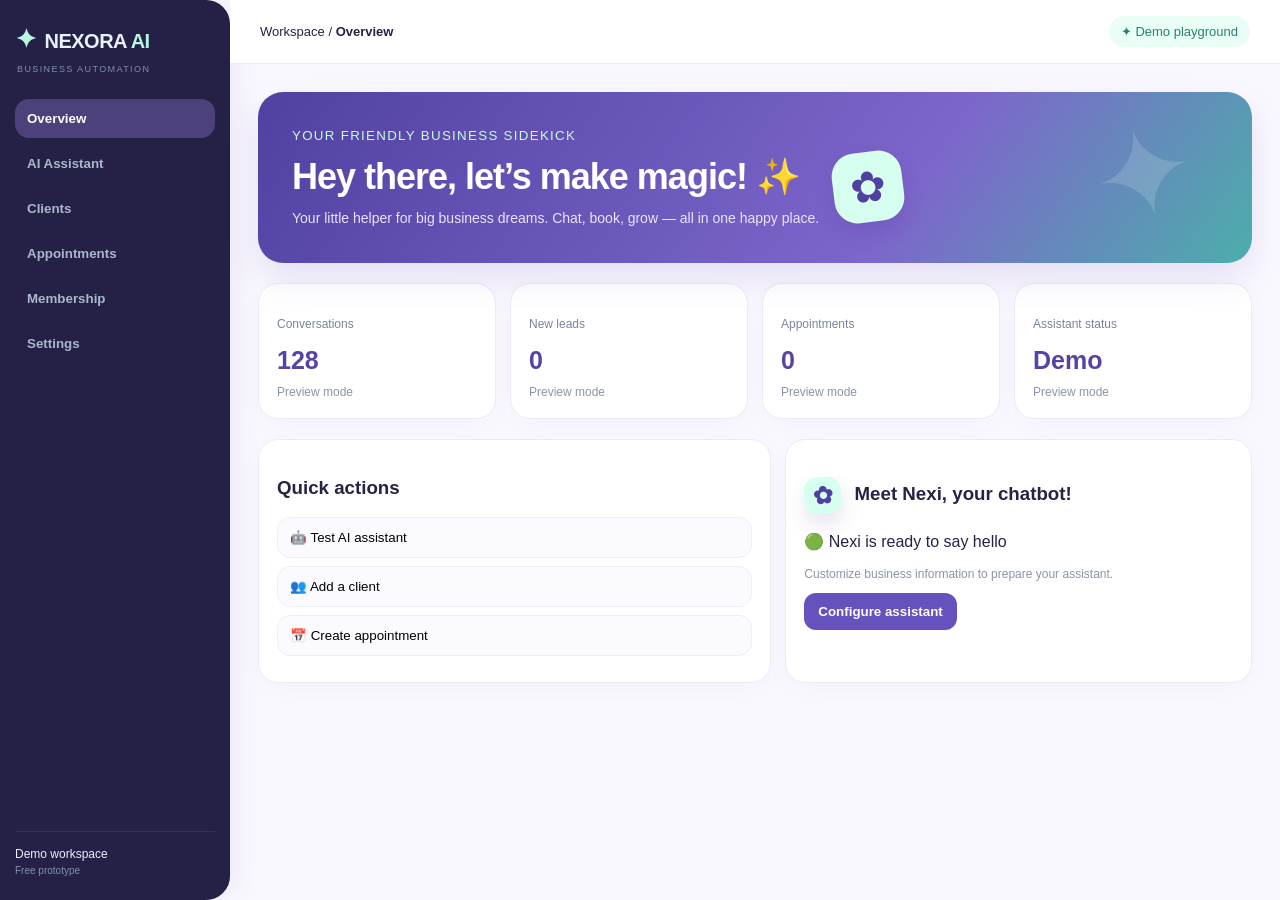
==== index.html @ 6069a692 "Add files via upload" ====
<!doctype html>
<html lang="en"><head><meta charset="utf-8"><meta name="viewport" content="width=device-width,initial-scale=1"><title>NEXORA AI ✦ Your playful business copilot</title>
<style>
*{box-sizing:border-box}body{margin:0;font-family:Inter,Arial,sans-serif;background:#f5f7fb;color:#1b2940}.layout{display:flex;min-height:100vh}aside{width:230px;background:#101b31;color:#eaf0fa;padding:24px 15px;display:flex;flex-direction:column}.brand{font-weight:800;font-size:20px}.brand span{color:#55d3cb}.tag{font-size:9px;letter-spacing:1.4px;color:#8190aa;margin:9px 0 25px 2px}nav{display:grid;gap:6px}nav button{border:0;background:transparent;color:#aab7cc;text-align:left;padding:12px;border-radius:8px;cursor:pointer}nav button.active,nav button:hover{background:#1e2d4a;color:white}.profile{margin-top:auto;border-top:1px solid #293754;padding-top:15px;font-size:12px}.profile small{display:block;color:#8492aa;margin-top:4px}main{flex:1}header{height:64px;background:white;border-bottom:1px solid #e7edf4;padding:0 30px;display:flex;align-items:center;justify-content:space-between;font-size:13px}.badge{background:#eaf8f5;color:#15938b;border-radius:18px;padding:8px 12px}.content{max-width:1150px;margin:auto;padding:28px}.hero{padding:28px;border-radius:15px;color:white;background:linear-gradient(110deg,#142541,#1b4764)}.hero small{color:#62d8d0;letter-spacing:1.3px}.hero h1{margin:12px 0}.hero p{color:#bfcee0;font-size:14px}.stats,.cols,.plans{display:grid;grid-template-columns:repeat(4,1fr);gap:14px;margin:20px 0}.cols{grid-template-columns:1.1fr 1fr}.plans{grid-template-columns:repeat(3,1fr)}.card{background:white;border:1px solid #e8edf3;border-radius:12px;padding:18px}.stat label{display:flex;justify-content:space-between;color:#78859a;font-size:12px}.stat strong{display:block;font-size:25px;margin:15px 0 7px}.stat small,.muted{color:#8995a7;font-size:12px}.action{display:block;width:100%;padding:12px;border:1px solid #edf0f5;background:white;border-radius:8px;margin:8px 0;text-align:left;cursor:pointer}.primary{background:#16a9a4;border:0;color:white;padding:11px 14px;border-radius:8px;cursor:pointer}.chat{height:320px;overflow:auto;background:#f7f9fc;border-radius:10px;padding:14px;display:flex;flex-direction:column;gap:10px;margin:15px 0}.bubble{padding:11px;border-radius:10px;max-width:80%;font-size:13px}.ai{align-self:flex-start;background:white;border:1px solid #e8edf3}.you{align-self:flex-end;background:#ddf7f4}.send,.form{display:flex;gap:8px;margin:12px 0}.send input,.form input,.settings input{border:1px solid #dfe6ef;padding:11px;border-radius:8px;flex:1;min-width:0}.row{padding:13px 0;border-bottom:1px solid #edf0f4;display:flex;justify-content:space-between;font-size:13px}.row span{color:#8995a6}.plan strong{font-size:27px}.plan p{color:#8995a6;font-size:13px;min-height:38px}.plan button{width:100%}label{display:block;margin:15px 0;font-size:13px}label input{display:block;width:100%;margin-top:7px}.empty{color:#909bad;padding:15px}@media(max-width:750px){aside{width:68px;padding:15px 8px}.brand{font-size:0}.tag,.profile small,nav button:not(.active){display:none}.nav button,nav button{font-size:0;text-align:center}.profile{font-size:0}.content{padding:15px}.stats{grid-template-columns:repeat(2,1fr)}.cols,.plans{grid-template-columns:1fr}header{padding:0 15px}.form{flex-direction:column}}

/* NEXORA playful identity */
:root{--mint:#b9f4df;--purple:#e6dcff;--ink:#252344}body{background:#faf8ff;color:var(--ink)}aside{background:#242046;border-radius:0 24px 24px 0;box-shadow:6px 0 28px #2c1f4b13}.brand{letter-spacing:-.5px}.brand:before{content:'✦';color:#baf7e0;font-size:26px;margin-right:8px}.brand span{color:#b8f5e2}nav button{border-radius:14px;font-weight:600}nav button.active,nav button:hover{background:#4c417a}.badge{background:#e9fff5;color:#27816c}.hero{background:linear-gradient(125deg,#5041a1,#7d66cb 65%,#4caeab);border-radius:25px;box-shadow:0 15px 35px #6d55bd26;padding:34px;overflow:hidden}.hero h1{font-size:clamp(24px,3vw,36px);letter-spacing:-1px}.hero small{color:#c5ffde}.hero p{color:#f1eaff}.hero:after{content:'✦';position:absolute;right:55px;top:10px;font-size:125px;color:#ffffff27;transform:rotate(-15deg)}.hero{position:relative}.card{border-radius:20px;border-color:#eee9fa;box-shadow:0 5px 22px #47327a09}.primary{background:#6751bc;border-radius:12px;font-weight:700}.primary:hover{background:#4e399f}.action{border-radius:13px;background:#fbfaff}.action:hover{background:#efeaff}.stat strong{color:#5743a3}.bubble.ai{background:#f1eaff;border-color:#e6d9ff}.bubble.you{background:#dff9ee}.chat{background:#fcfaff;border:1px solid #f0eafb}.mascot{display:inline-grid;place-items:center;width:70px;height:70px;border-radius:23px;background:#d7fff0;color:#5140a1;font-size:43px;box-shadow:0 10px 20px #34227c20;transform:rotate(-7deg);animation:bob 3s ease-in-out infinite}.mascot.small{width:37px;height:37px;border-radius:13px;font-size:24px;vertical-align:middle;margin-right:8px}.assistant-tip{background:#fff6d8;border:1px solid #f6e7ae;border-radius:14px;padding:14px;font-size:13px;margin:14px 0}.chat-prompt{display:inline-block;border:1px solid #dcd3ff;border-radius:99px;padding:9px 12px;margin:5px 5px 5px 0;background:#fff;color:#5a459f;cursor:pointer;font-size:12px}.chat-prompt:hover{background:#efeaff}.hello{display:flex;gap:14px;align-items:center}.hello p{margin:3px 0;color:#eae3ff}.funlabel{font-size:12px;color:#6751bc;font-weight:700}.footer-note{margin-top:20px;font-size:11px;color:#9d94b4;text-align:center}@keyframes bob{50%{transform:translateY(-6px) rotate(5deg)}}@media(max-width:750px){.hero:after{right:5px;font-size:80px;top:55px}.hero{padding:22px}.mascot{width:50px;height:50px;font-size:30px}aside{border-radius:0 15px 15px 0}}
</style></head><body><div class="layout"><aside><div class="brand">NEXORA <span>AI</span></div><div class="tag">BUSINESS AUTOMATION</div><nav id="nav"></nav><div class="profile">Demo workspace<small>Free prototype</small></div></aside><main><header><span>Workspace / <b id="crumb">Overview</b></span><span class="badge">✦ Demo playground</span></header><section id="content" class="content"></section></main></div>
<script>
const pages=['Overview','AI Assistant','Clients','Appointments','Membership','Settings'];let current='Overview',clients=JSON.parse(localStorage.nxclients||'[]'),appointments=JSON.parse(localStorage.nxappointments||'[]'),business=JSON.parse(localStorage.nxbusiness||'{"name":"Your Business","type":"Service business","hours":"Mon–Fri, 9 AM–5 PM"}'),messages=[['ai','Hi! Ask about services, hours, or appointments. This is a demo assistant.']];
function render(){document.querySelector('#nav').innerHTML=pages.map(p=>`<button class="${p===current?'active':''}" onclick="go('${p}')">${p}</button>`).join('');document.querySelector('#crumb').textContent=current;let c=document.querySelector('#content');
if(current==='Overview')c.innerHTML=`<div class="hero"><small>YOUR FRIENDLY BUSINESS SIDEKICK</small><div class="hello"><div><h1>Hey there, let’s make magic! ✨</h1><p>Your little helper for big business dreams. Chat, book, grow — all in one happy place.</p></div><div class="mascot" aria-label="Nexi mascot">✿</div></div></div><div class="stats">${[['Conversations','128'],['New leads',clients.length],['Appointments',appointments.length],['Assistant status','Demo']].map(([a,b])=>`<div class="card stat"><label>${a}</label><strong>${b}</strong><small>Preview mode</small></div>`).join('')}</div><div class="cols"><div class="card"><h3>Quick actions</h3><button class="action" onclick="go('AI Assistant')">🤖 Test AI assistant</button><button class="action" onclick="go('Clients')">👥 Add a client</button><button class="action" onclick="go('Appointments')">📅 Create appointment</button></div><div class="card"><h3><span class="mascot small">✿</span> Meet Nexi, your chatbot!</h3><p>🟢 Nexi is ready to say hello</p><p class="muted">Customize business information to prepare your assistant.</p><button class="primary" onclick="go('Settings')">Configure assistant</button></div></div>`;
else if(current==='AI Assistant')c.innerHTML=`<div class="card"><h2><span class="mascot small">✿</span> Chat with Nexi</h2><p class="muted">Your cheerful business sidekick · demo responses</p><div class="assistant-tip">💡 Try asking Nexi a question! This is a playful preview, not live AI yet.</div><div><button class="chat-prompt" onclick="ask('What are your hours?')">🕒 Business hours</button><button class="chat-prompt" onclick="ask('Can I book an appointment?')">📅 Book a visit</button><button class="chat-prompt" onclick="ask('What services do you offer?')">✨ Services</button></div><div class="chat" id="chat">${messages.map(m=>`<div class="bubble ${m[0]}">${escapeHtml(m[1])}</div>`).join('')}</div><div class="send"><input id="msg" placeholder="Ask a question…" onkeydown="if(event.key==='Enter')send()"><button class="primary" onclick="send()">Send</button></div></div>`;
else if(current==='Clients')c.innerHTML=`<div class="card"><h2>Clients & leads</h2><div class="send"><input id="client" placeholder="Client name"><button class="primary" onclick="addClient()">Add client</button></div>${clients.map(x=>`<div class="row"><b>${escapeHtml(x.name)}</b><span>${x.date}</span></div>`).join('')||'<p class="empty">No clients saved yet.</p>'}</div>`;
else if(current==='Appointments')c.innerHTML=`<div class="card"><h2>Appointments</h2><div class="form"><input id="apname" placeholder="Client name"><input id="apdate" type="date"><input id="apt" type="time"><button class="primary" onclick="addAppt()">Add appointment</button></div>${appointments.map(a=>`<div class="row"><b>${escapeHtml(a.name)}</b><span>${a.date} · ${a.time}</span></div>`).join('')||'<p class="empty">No appointments scheduled.</p>'}</div>`;
else if(current==='Membership')c.innerHTML=`<h2>Membership plans</h2><p class="muted">Checkout is not connected in this prototype.</p><div class="plans">${[['Starter','$29','Basic assistant preview'],['Pro','$79','Lead capture and appointments'],['Business','$149','Advanced automation']].map(p=>`<div class="card plan"><h3>${p[0]}</h3><strong>${p[1]}<small>/month</small></strong><p>${p[2]}</p><button class="primary" onclick="alert('Payments are not connected yet.')">Choose plan</button></div>`).join('')}</div>`;
else c.innerHTML=`<div class="card"><h2>Business settings</h2><label>Business name<input id="bn" value="${escapeAttr(business.name)}" oninput="saveBiz()"></label><label>Business type<input id="bt" value="${escapeAttr(business.type)}" oninput="saveBiz()"></label><label>Business hours<input id="bh" value="${escapeAttr(business.hours)}" oninput="saveBiz()"></label><p class="muted">Saved locally in this browser.</p></div>`;
}
function go(p){current=p;render()}function escapeHtml(s){return String(s).replace(/[&<>"']/g,c=>({'&':'&amp;','<':'&lt;','>':'&gt;','"':'&quot;',"'":'&#39;'}[c]))}function escapeAttr(s){return escapeHtml(s)}
function ask(t){document.querySelector('#msg').value=t;send()}function send(){let el=document.querySelector('#msg'),t=el.value.trim();if(!t)return;messages.push(['you',t],['ai','Hey hey! ✨ I’m Nexi, your demo buddy. Soon I’ll answer using your business info and help with bookings. For now, I’m just showing you how our chat will feel! 🌈']);render();document.querySelector('#chat').scrollTop=9999}
function addClient(){let v=document.querySelector('#client').value.trim();if(!v)return;clients.push({name:v,date:new Date().toLocaleDateString()});localStorage.nxclients=JSON.stringify(clients);render()}
function addAppt(){let name=document.querySelector('#apname').value,date=document.querySelector('#apdate').value,time=document.querySelector('#apt').value;if(!name||!date||!time)return;appointments.push({name,date,time});localStorage.nxappointments=JSON.stringify(appointments);render()}
function saveBiz(){business={name:document.querySelector('#bn').value,type:document.querySelector('#bt').value,hours:document.querySelector('#bh').value};localStorage.nxbusiness=JSON.stringify(business)}
render();
</script></body></html>
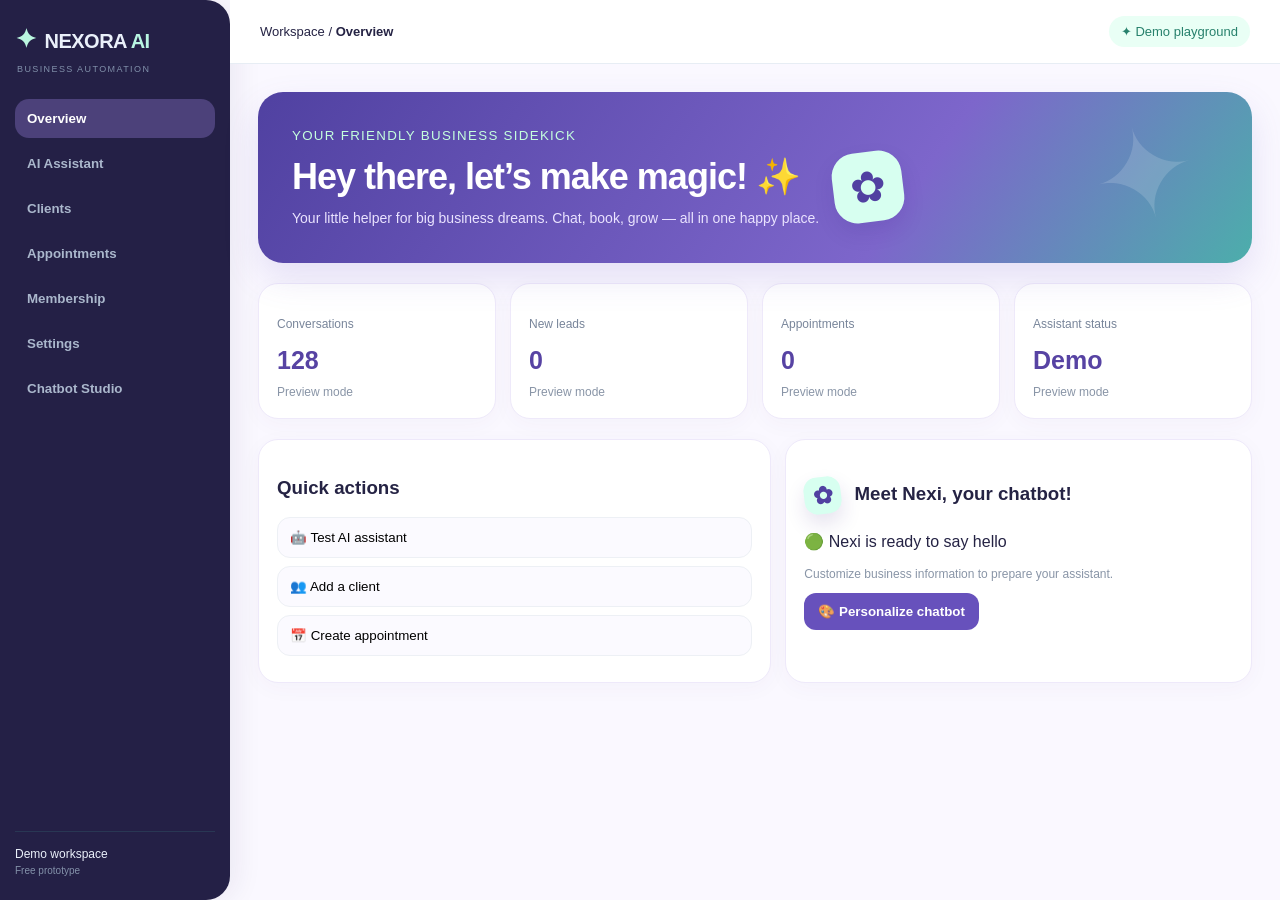
==== commit 52e45dc6: "Add files via upload" ====
--- a/index.html
+++ b/index.html
@@ -5,21 +5,50 @@
 
 /* NEXORA playful identity */
 :root{--mint:#b9f4df;--purple:#e6dcff;--ink:#252344}body{background:#faf8ff;color:var(--ink)}aside{background:#242046;border-radius:0 24px 24px 0;box-shadow:6px 0 28px #2c1f4b13}.brand{letter-spacing:-.5px}.brand:before{content:'✦';color:#baf7e0;font-size:26px;margin-right:8px}.brand span{color:#b8f5e2}nav button{border-radius:14px;font-weight:600}nav button.active,nav button:hover{background:#4c417a}.badge{background:#e9fff5;color:#27816c}.hero{background:linear-gradient(125deg,#5041a1,#7d66cb 65%,#4caeab);border-radius:25px;box-shadow:0 15px 35px #6d55bd26;padding:34px;overflow:hidden}.hero h1{font-size:clamp(24px,3vw,36px);letter-spacing:-1px}.hero small{color:#c5ffde}.hero p{color:#f1eaff}.hero:after{content:'✦';position:absolute;right:55px;top:10px;font-size:125px;color:#ffffff27;transform:rotate(-15deg)}.hero{position:relative}.card{border-radius:20px;border-color:#eee9fa;box-shadow:0 5px 22px #47327a09}.primary{background:#6751bc;border-radius:12px;font-weight:700}.primary:hover{background:#4e399f}.action{border-radius:13px;background:#fbfaff}.action:hover{background:#efeaff}.stat strong{color:#5743a3}.bubble.ai{background:#f1eaff;border-color:#e6d9ff}.bubble.you{background:#dff9ee}.chat{background:#fcfaff;border:1px solid #f0eafb}.mascot{display:inline-grid;place-items:center;width:70px;height:70px;border-radius:23px;background:#d7fff0;color:#5140a1;font-size:43px;box-shadow:0 10px 20px #34227c20;transform:rotate(-7deg);animation:bob 3s ease-in-out infinite}.mascot.small{width:37px;height:37px;border-radius:13px;font-size:24px;vertical-align:middle;margin-right:8px}.assistant-tip{background:#fff6d8;border:1px solid #f6e7ae;border-radius:14px;padding:14px;font-size:13px;margin:14px 0}.chat-prompt{display:inline-block;border:1px solid #dcd3ff;border-radius:99px;padding:9px 12px;margin:5px 5px 5px 0;background:#fff;color:#5a459f;cursor:pointer;font-size:12px}.chat-prompt:hover{background:#efeaff}.hello{display:flex;gap:14px;align-items:center}.hello p{margin:3px 0;color:#eae3ff}.funlabel{font-size:12px;color:#6751bc;font-weight:700}.footer-note{margin-top:20px;font-size:11px;color:#9d94b4;text-align:center}@keyframes bob{50%{transform:translateY(-6px) rotate(5deg)}}@media(max-width:750px){.hero:after{right:5px;font-size:80px;top:55px}.hero{padding:22px}.mascot{width:50px;height:50px;font-size:30px}aside{border-radius:0 15px 15px 0}}
+.studio-grid{display:grid;grid-template-columns:minmax(280px,1.1fr) minmax(260px,.9fr);gap:18px}.studio-top{margin-bottom:18px}.studio-top h1{margin:0 0 7px}.studio-right{display:grid;align-content:start;gap:16px}.studio-grid input,.studio-grid select,.studio-grid textarea{display:block;width:100%;padding:11px;margin-top:7px;border:1px solid #e0d9ef;border-radius:11px;background:#fff;font:inherit}.studio-grid textarea{min-height:72px;resize:vertical}.studio-grid input[type=color]{height:47px;padding:4px}.botpreview{border:1px solid #e8e3f4;border-radius:20px;overflow:hidden;background:#fff;box-shadow:0 14px 30px #32225b12;max-width:390px;margin:auto}.preview-head{display:flex;align-items:center;gap:12px;padding:16px;color:#fff}.preview-head small{display:block;margin-top:3px;font-size:11px;opacity:.85}.preview-avatar{width:44px;height:44px;border-radius:15px;background:#ffffff35;display:grid;place-items:center;font-size:27px}.preview-body{min-height:190px;background:#fcfaff;padding:18px}.preview-bubble{max-width:90%;border-radius:16px 16px 16px 3px;background:#f0eaff;padding:13px;font-size:13px;line-height:1.5;overflow-wrap:anywhere}.preview-buttons{margin-top:14px;display:flex;gap:5px;flex-wrap:wrap}.preview-buttons button{border:1px solid #ddd4f5;background:#fff;color:#6553a5;border-radius:15px;padding:7px 10px;cursor:pointer}.preview-foot{padding:13px;color:#a39cb1;font-size:12px;border-top:1px solid #f0ecf5}@media(max-width:900px){.studio-grid{grid-template-columns:1fr}}@media(max-width:750px){nav button.active{font-size:10px;word-break:break-word;padding:8px 2px}.studio-top h1{font-size:23px}}
 </style></head><body><div class="layout"><aside><div class="brand">NEXORA <span>AI</span></div><div class="tag">BUSINESS AUTOMATION</div><nav id="nav"></nav><div class="profile">Demo workspace<small>Free prototype</small></div></aside><main><header><span>Workspace / <b id="crumb">Overview</b></span><span class="badge">✦ Demo playground</span></header><section id="content" class="content"></section></main></div>
 <script>
-const pages=['Overview','AI Assistant','Clients','Appointments','Membership','Settings'];let current='Overview',clients=JSON.parse(localStorage.nxclients||'[]'),appointments=JSON.parse(localStorage.nxappointments||'[]'),business=JSON.parse(localStorage.nxbusiness||'{"name":"Your Business","type":"Service business","hours":"Mon–Fri, 9 AM–5 PM"}'),messages=[['ai','Hi! Ask about services, hours, or appointments. This is a demo assistant.']];
+const pages=['Overview','AI Assistant','Clients','Appointments','Membership','Settings','Chatbot Studio'];let current='Overview',clients=JSON.parse(localStorage.nxclients||'[]'),appointments=JSON.parse(localStorage.nxappointments||'[]'),business=JSON.parse(localStorage.nxbusiness||'{"name":"Your Business","type":"Service business","hours":"Mon–Fri, 9 AM–5 PM"}'),messages=[['ai','¡Hola! Soy tu asistente virtual. ¿En qué puedo ayudarte? ✨']];
+const defaults={name:'Nexi',avatar:'✿',color:'#6751bc',tone:'friendly',welcome:'¡Hola! ✨ ¿En qué puedo ayudarte hoy?',faq:'',services:'',language:'es'};
+let bot={...defaults,...JSON.parse(localStorage.nxbot||'{}')};
+function botSave(){bot={name:document.querySelector('#botname').value.trim().slice(0,30)||'Nexi',avatar:document.querySelector('#botavatar').value,color:document.querySelector('#botcolor').value,tone:document.querySelector('#bottone').value,welcome:document.querySelector('#botwelcome').value.slice(0,250),faq:document.querySelector('#botfaq').value.slice(0,2000),services:document.querySelector('#botservices').value.slice(0,1000),language:document.querySelector('#botlanguage').value};localStorage.nxbot=JSON.stringify(bot);document.querySelector('#botpreview').innerHTML=previewHtml();refreshEmbed()}
+function previewHtml(){return `<div class="preview-head" style="background:${escapeAttr(bot.color)}"><span class="preview-avatar">${escapeHtml(bot.avatar)}</span><div><strong>${escapeHtml(bot.name)}</strong><small>● Demo assistant</small></div></div><div class="preview-body"><div class="preview-bubble">${escapeHtml(bot.welcome||'¡Hola!')}</div><div class="preview-buttons">${['Horarios','Servicios','Reservar'].map(t=>`<button type="button" onclick="go('AI Assistant');ask('${t}')">${t}</button>`).join('')}</div></div><div class="preview-foot">Escribe tu mensaje…　➤</div>`}
+function demoReply(t){const q=t.toLowerCase(),hours=/hora|hour|open|abier|cerrad/.test(q),services=/servic|precio|price|cost|cuánto/.test(q),booking=/reserv|cita|book|appoint/.test(q);let response=hours?`Nuestro horario es: ${business.hours}.`:services?`Servicios de ${business.name}: ${bot.services||'Todavía no se han configurado los servicios.'}`:booking?'¡Claro! Puedes solicitar una cita; la confirmación automática aún no está activada.':bot.faq&&bot.faq.toLowerCase().includes(q)?bot.faq:`Gracias por escribir a ${business.name}. Soy ${bot.name}, un asistente de demostración. ¿Te ayudo con horarios, servicios o citas?`;return bot.tone==='formal'?response.replace('¡Claro!','Con gusto.'):bot.tone==='playful'?`✨ ${response} 🌈`:response}
 function render(){document.querySelector('#nav').innerHTML=pages.map(p=>`<button class="${p===current?'active':''}" onclick="go('${p}')">${p}</button>`).join('');document.querySelector('#crumb').textContent=current;let c=document.querySelector('#content');
-if(current==='Overview')c.innerHTML=`<div class="hero"><small>YOUR FRIENDLY BUSINESS SIDEKICK</small><div class="hello"><div><h1>Hey there, let’s make magic! ✨</h1><p>Your little helper for big business dreams. Chat, book, grow — all in one happy place.</p></div><div class="mascot" aria-label="Nexi mascot">✿</div></div></div><div class="stats">${[['Conversations','128'],['New leads',clients.length],['Appointments',appointments.length],['Assistant status','Demo']].map(([a,b])=>`<div class="card stat"><label>${a}</label><strong>${b}</strong><small>Preview mode</small></div>`).join('')}</div><div class="cols"><div class="card"><h3>Quick actions</h3><button class="action" onclick="go('AI Assistant')">🤖 Test AI assistant</button><button class="action" onclick="go('Clients')">👥 Add a client</button><button class="action" onclick="go('Appointments')">📅 Create appointment</button></div><div class="card"><h3><span class="mascot small">✿</span> Meet Nexi, your chatbot!</h3><p>🟢 Nexi is ready to say hello</p><p class="muted">Customize business information to prepare your assistant.</p><button class="primary" onclick="go('Settings')">Configure assistant</button></div></div>`;
-else if(current==='AI Assistant')c.innerHTML=`<div class="card"><h2><span class="mascot small">✿</span> Chat with Nexi</h2><p class="muted">Your cheerful business sidekick · demo responses</p><div class="assistant-tip">💡 Try asking Nexi a question! This is a playful preview, not live AI yet.</div><div><button class="chat-prompt" onclick="ask('What are your hours?')">🕒 Business hours</button><button class="chat-prompt" onclick="ask('Can I book an appointment?')">📅 Book a visit</button><button class="chat-prompt" onclick="ask('What services do you offer?')">✨ Services</button></div><div class="chat" id="chat">${messages.map(m=>`<div class="bubble ${m[0]}">${escapeHtml(m[1])}</div>`).join('')}</div><div class="send"><input id="msg" placeholder="Ask a question…" onkeydown="if(event.key==='Enter')send()"><button class="primary" onclick="send()">Send</button></div></div>`;
+if(current==='Overview')c.innerHTML=`<div class="hero"><small>YOUR FRIENDLY BUSINESS SIDEKICK</small><div class="hello"><div><h1>Hey there, let’s make magic! ✨</h1><p>Your little helper for big business dreams. Chat, book, grow — all in one happy place.</p></div><div class="mascot" aria-label="Nexi mascot">✿</div></div></div><div class="stats">${[['Conversations','128'],['New leads',clients.length],['Appointments',appointments.length],['Assistant status','Demo']].map(([a,b])=>`<div class="card stat"><label>${a}</label><strong>${b}</strong><small>Preview mode</small></div>`).join('')}</div><div class="cols"><div class="card"><h3>Quick actions</h3><button class="action" onclick="go('AI Assistant')">🤖 Test AI assistant</button><button class="action" onclick="go('Clients')">👥 Add a client</button><button class="action" onclick="go('Appointments')">📅 Create appointment</button></div><div class="card"><h3><span class="mascot small">✿</span> Meet Nexi, your chatbot!</h3><p>🟢 Nexi is ready to say hello</p><p class="muted">Customize business information to prepare your assistant.</p><button class="primary" onclick="go('Chatbot Studio')">🎨 Personalize chatbot</button></div></div>`;
+else if(current==='AI Assistant')c.innerHTML=`<div class="card"><h2><span class="mascot small">${escapeHtml(bot.avatar)}</span> Chat with ${escapeHtml(bot.name)}</h2><p class="muted">Your cheerful business sidekick · demo responses</p><div class="assistant-tip">💡 Try asking Nexi a question! This is a playful preview, not live AI yet.</div><div><button class="chat-prompt" onclick="ask('What are your hours?')">🕒 Business hours</button><button class="chat-prompt" onclick="ask('Can I book an appointment?')">📅 Book a visit</button><button class="chat-prompt" onclick="ask('What services do you offer?')">✨ Services</button></div><div class="chat" id="chat">${messages.map(m=>`<div class="bubble ${m[0]}">${escapeHtml(m[1])}</div>`).join('')}</div><div class="send"><input id="msg" placeholder="Ask a question…" onkeydown="if(event.key==='Enter')send()"><button class="primary" onclick="send()">Send</button></div></div>`;
 else if(current==='Clients')c.innerHTML=`<div class="card"><h2>Clients & leads</h2><div class="send"><input id="client" placeholder="Client name"><button class="primary" onclick="addClient()">Add client</button></div>${clients.map(x=>`<div class="row"><b>${escapeHtml(x.name)}</b><span>${x.date}</span></div>`).join('')||'<p class="empty">No clients saved yet.</p>'}</div>`;
 else if(current==='Appointments')c.innerHTML=`<div class="card"><h2>Appointments</h2><div class="form"><input id="apname" placeholder="Client name"><input id="apdate" type="date"><input id="apt" type="time"><button class="primary" onclick="addAppt()">Add appointment</button></div>${appointments.map(a=>`<div class="row"><b>${escapeHtml(a.name)}</b><span>${a.date} · ${a.time}</span></div>`).join('')||'<p class="empty">No appointments scheduled.</p>'}</div>`;
 else if(current==='Membership')c.innerHTML=`<h2>Membership plans</h2><p class="muted">Checkout is not connected in this prototype.</p><div class="plans">${[['Starter','$29','Basic assistant preview'],['Pro','$79','Lead capture and appointments'],['Business','$149','Advanced automation']].map(p=>`<div class="card plan"><h3>${p[0]}</h3><strong>${p[1]}<small>/month</small></strong><p>${p[2]}</p><button class="primary" onclick="alert('Payments are not connected yet.')">Choose plan</button></div>`).join('')}</div>`;
-else c.innerHTML=`<div class="card"><h2>Business settings</h2><label>Business name<input id="bn" value="${escapeAttr(business.name)}" oninput="saveBiz()"></label><label>Business type<input id="bt" value="${escapeAttr(business.type)}" oninput="saveBiz()"></label><label>Business hours<input id="bh" value="${escapeAttr(business.hours)}" oninput="saveBiz()"></label><p class="muted">Saved locally in this browser.</p></div>`;
+else if(current==='Settings')c.innerHTML=`<div class="card"><h2>Business settings</h2><label>Business name<input id="bn" value="${escapeAttr(business.name)}" oninput="saveBiz()"></label><label>Business type<input id="bt" value="${escapeAttr(business.type)}" oninput="saveBiz()"></label><label>Business hours<input id="bh" value="${escapeAttr(business.hours)}" oninput="saveBiz()"></label><p class="muted">Saved locally in this browser.</p><button class="primary" onclick="go('Chatbot Studio')">🎨 Open Chatbot Studio</button></div>`;
+else c.innerHTML=`<div class="studio-top"><h1>🎨 Chatbot Studio</h1><p class="muted">Make your assistant feel like your brand. Customize its personality and see a live preview.</p></div><div class="studio-grid"><div class="card"><h2>✨ Your assistant's personality</h2><label>Assistant name<input id="botname" maxlength="30" value="${escapeAttr(bot.name)}" oninput="botSave()"></label><label>Avatar<select id="botavatar" onchange="botSave()">${['✿','🤖','🐻','🦊','🐱','🌟','💜','☁️'].map(v=>`<option value="${v}" ${bot.avatar===v?'selected':''}>${v}</option>`).join('')}</select></label><label>Brand color<input type="color" id="botcolor" value="${escapeAttr(bot.color)}" oninput="botSave()"></label><label>Personality<select id="bottone" onchange="botSave()"><option value="friendly" ${bot.tone==='friendly'?'selected':''}>Friendly 😊</option><option value="playful" ${bot.tone==='playful'?'selected':''}>Playful 🎉</option><option value="formal" ${bot.tone==='formal'?'selected':''}>Professional 💼</option></select></label><label>Language<select id="botlanguage" onchange="botSave()"><option value="es" ${bot.language==='es'?'selected':''}>Español</option><option value="en" ${bot.language==='en'?'selected':''}>English</option></select></label><label>Welcome message<textarea id="botwelcome" maxlength="250" oninput="botSave()">${escapeHtml(bot.welcome)}</textarea></label><label>Services & prices<textarea id="botservices" placeholder="Haircut - $25; Beard trim - $15" oninput="botSave()">${escapeHtml(bot.services)}</textarea></label><label>Frequently asked questions<textarea id="botfaq" placeholder="Parking: free behind the store" oninput="botSave()">${escapeHtml(bot.faq)}</textarea></label><button class="primary" onclick="go('AI Assistant')">💬 Test chatbot</button><p class="muted">Changes save only in this browser. No live AI is connected.</p></div><div class="studio-right"><div class="card"><h3>👀 Live preview</h3><div id="botpreview" class="botpreview">${previewHtml()}</div></div><div class="card"><h3>🌐 Install on your website</h3><p class="muted">Copy the self-contained embed code below and paste it before the closing &lt;/body&gt; tag of your website. Demo widget only; settings are included in the public code.</p><textarea id="embedcode" readonly style="width:100%;min-height:110px;font-size:11px;overflow-wrap:anywhere"></textarea><button class="primary" onclick="copyEmbed()">📋 Copy embed code</button><p class="muted" id="copyhint">This widget does not connect to AI or store messages.</p></div><div class="card"><h3>✨ Tips for your brand</h3><p class="muted">Choose a name customers will remember, match your business colors, and use a welcome message that sounds like your team.</p></div></div></div>`;
 }
-function go(p){current=p;render()}function escapeHtml(s){return String(s).replace(/[&<>"']/g,c=>({'&':'&amp;','<':'&lt;','>':'&gt;','"':'&quot;',"'":'&#39;'}[c]))}function escapeAttr(s){return escapeHtml(s)}
-function ask(t){document.querySelector('#msg').value=t;send()}function send(){let el=document.querySelector('#msg'),t=el.value.trim();if(!t)return;messages.push(['you',t],['ai','Hey hey! ✨ I’m Nexi, your demo buddy. Soon I’ll answer using your business info and help with bookings. For now, I’m just showing you how our chat will feel! 🌈']);render();document.querySelector('#chat').scrollTop=9999}
+function embedSnippet(){const config={name:bot.name,avatar:bot.avatar,color:bot.color,welcome:bot.welcome,hours:business.hours,services:bot.services};const source=document.querySelector('#nexora-widget-source').textContent;return '<script data-config="'+encodeURIComponent(JSON.stringify(config))+'">'+source+'<'+'/script>';}
+function copyEmbed(){const el=document.querySelector('#embedcode');if(!el)return;el.select();navigator.clipboard?.writeText(el.value).then(()=>document.querySelector('#copyhint').textContent='Copied!').catch(()=>document.querySelector('#copyhint').textContent='Select and copy the code manually.');}
+function go(p){current=p;render();refreshEmbed()}
+function refreshEmbed(){const el=document.querySelector("#embedcode");if(el)el.value=embedSnippet()}function escapeHtml(s){return String(s).replace(/[&<>"']/g,c=>({'&':'&amp;','<':'&lt;','>':'&gt;','"':'&quot;',"'":'&#39;'}[c]))}function escapeAttr(s){return escapeHtml(s)}
+function ask(t){document.querySelector('#msg').value=t;send()}function send(){let el=document.querySelector('#msg'),t=el.value.trim();if(!t)return;messages.push(['you',t],['ai',demoReply(t)]);render();document.querySelector('#chat').scrollTop=9999}
 function addClient(){let v=document.querySelector('#client').value.trim();if(!v)return;clients.push({name:v,date:new Date().toLocaleDateString()});localStorage.nxclients=JSON.stringify(clients);render()}
 function addAppt(){let name=document.querySelector('#apname').value,date=document.querySelector('#apdate').value,time=document.querySelector('#apt').value;if(!name||!date||!time)return;appointments.push({name,date,time});localStorage.nxappointments=JSON.stringify(appointments);render()}
 function saveBiz(){business={name:document.querySelector('#bn').value,type:document.querySelector('#bt').value,hours:document.querySelector('#bh').value};localStorage.nxbusiness=JSON.stringify(business)}
-render();
-</script></body></html>+render();refreshEmbed();
+</script><script id="nexora-widget-source" type="text/plain">(function(){
+  'use strict';
+  const script=document.currentScript;
+  if(!script || document.getElementById('nexora-widget-root')) return;
+  let cfg={};try{cfg=JSON.parse(decodeURIComponent(script.dataset.config||'{}'));}catch(e){}
+  const name=String(cfg.name||'Nexi').slice(0,30), avatar=String(cfg.avatar||'🤖').slice(0,5),welcome=String(cfg.welcome||'¡Hola! ¿En qué puedo ayudarte?').slice(0,250),hours=String(cfg.hours||'Consulta con el negocio.'),services=String(cfg.services||'Pregunta al negocio por sus servicios.');
+  const color=/^#[0-9a-fA-F]{6}$/.test(cfg.color)?cfg.color:'#7657d1';
+  const host=document.createElement('div');host.id='nexora-widget-root';document.body.appendChild(host);
+  const shadow=host.attachShadow({mode:'open'});
+  const style=document.createElement('style');style.textContent=`*{box-sizing:border-box;font-family:system-ui,Arial,sans-serif}.launch{position:fixed;bottom:24px;right:24px;z-index:2147483647;border:0;border-radius:50px;padding:14px 18px;background:${color};color:white;box-shadow:0 9px 25px #0003;cursor:pointer;font-size:15px}.panel{position:fixed;right:24px;bottom:84px;width:min(350px,calc(100vw - 32px));height:460px;max-height:calc(100vh - 110px);z-index:2147483647;background:white;border-radius:19px;box-shadow:0 15px 50px #0003;display:none;overflow:hidden;border:1px solid #eee}.panel.open{display:flex;flex-direction:column}.head{padding:17px;background:${color};color:white;font-weight:700;display:flex;justify-content:space-between;align-items:center}.close{background:transparent;border:0;color:white;font-size:24px;cursor:pointer}.messages{flex:1;overflow:auto;padding:16px;background:#faf9ff;display:flex;flex-direction:column;gap:9px}.msg{max-width:85%;border-radius:13px;padding:10px 12px;font-size:13px;line-height:1.5;white-space:pre-wrap;overflow-wrap:anywhere}.bot{align-self:flex-start;background:white;border:1px solid #eee}.user{align-self:flex-end;background:#e8e3ff}.quick{padding:8px 12px;border:1px solid #ddd;border-radius:20px;background:white;cursor:pointer}.choices{display:flex;gap:5px;flex-wrap:wrap;padding:8px 12px}.form{display:flex;padding:10px;border-top:1px solid #eee;gap:8px}.form input{min-width:0;flex:1;border:1px solid #ddd;border-radius:9px;padding:10px}.form button{background:${color};color:white;border:0;border-radius:9px;padding:10px;cursor:pointer}.note{font-size:10px;text-align:center;color:#777;padding-bottom:7px}`;
+  shadow.appendChild(style);
+  const launch=document.createElement('button');launch.className='launch';launch.textContent=avatar+' Chat';launch.setAttribute('aria-label','Abrir chat');shadow.appendChild(launch);
+  const panel=document.createElement('section');panel.className='panel';panel.setAttribute('aria-label','Asistente de demostración');panel.innerHTML='<div class="head"><span></span><button class="close" aria-label="Cerrar chat">×</button></div><div class="messages" role="log" aria-live="polite"></div><div class="choices"></div><form class="form"><input aria-label="Tu mensaje" placeholder="Escribe un mensaje…" maxlength="500" required><button>Enviar</button></form><div class="note">Respuestas de demostración · No es IA real</div>';shadow.appendChild(panel);
+  panel.querySelector('.head span').textContent=avatar+' '+name;
+  const messages=panel.querySelector('.messages');function add(t,who){let e=document.createElement('div');e.className='msg '+who;e.textContent=t;messages.appendChild(e);messages.scrollTop=messages.scrollHeight;}
+  add(welcome,'bot');const choices=panel.querySelector('.choices');['Horarios','Servicios','Reservar'].forEach(q=>{const b=document.createElement('button');b.className='quick';b.textContent=q;b.onclick=()=>reply(q);choices.appendChild(b)});
+  function reply(q){add(q,'user');const t=q.toLowerCase();let a=/hora|hour|open/.test(t)?'Nuestro horario: '+hours:/servic|precio|price|cost/.test(t)?'Servicios: '+services:/reserv|cita|book|appoint/.test(t)?'Puedes solicitar una cita contactando directamente al negocio. Las reservas automáticas aún no están activadas.':'Gracias por escribir. Este chatbot es una demostración y todavía no utiliza inteligencia artificial real.';add(a,'bot');}
+  panel.querySelector('form').addEventListener('submit',e=>{e.preventDefault();const i=panel.querySelector('input');if(i.value.trim())reply(i.value.trim());i.value='';});
+  launch.onclick=()=>{panel.classList.toggle('open');if(panel.classList.contains('open'))panel.querySelector('input').focus()};panel.querySelector('.close').onclick=()=>panel.classList.remove('open');
+})();</script></body></html>
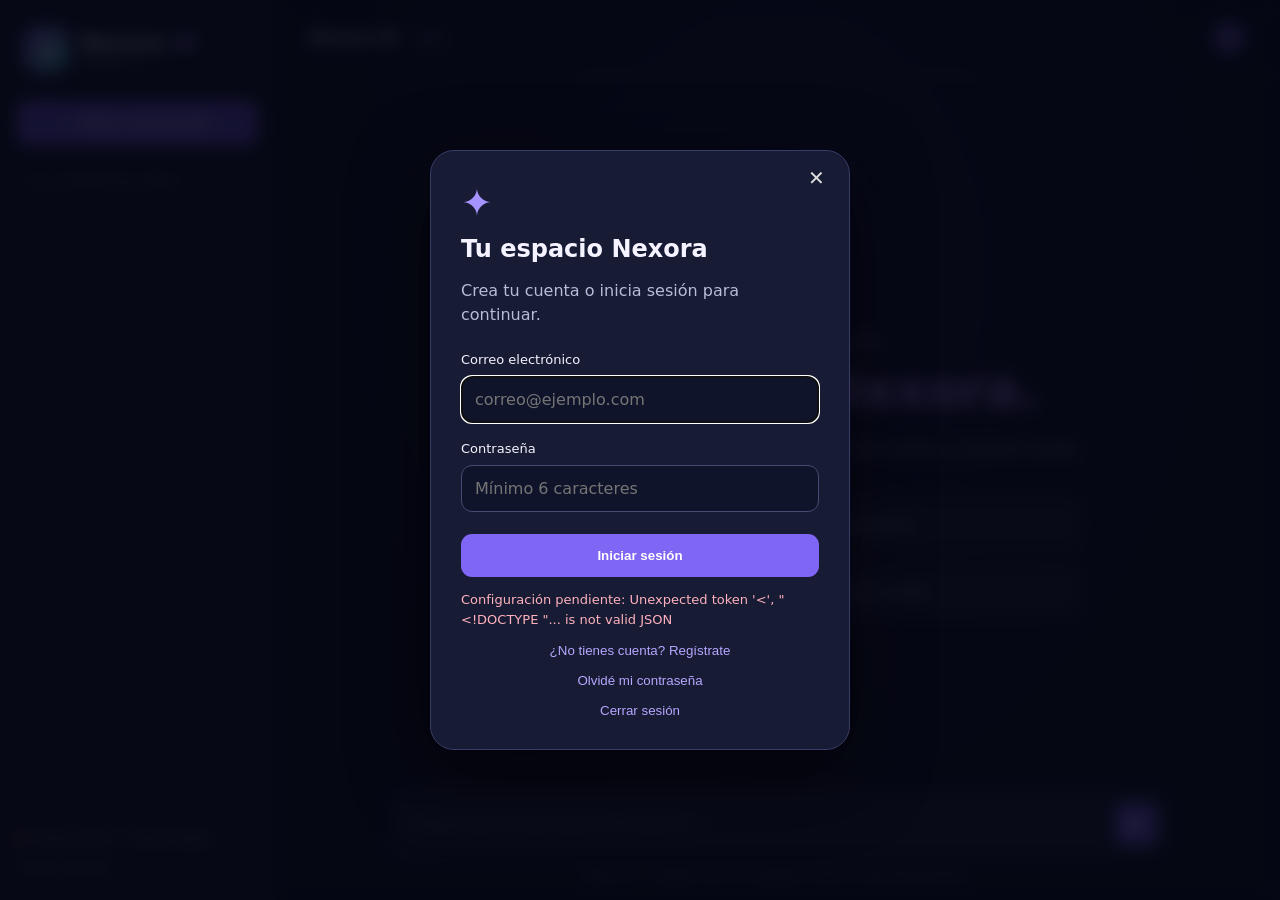
==== commit 27c0e3b5: "Add files via upload" ====
--- a/index.html
+++ b/index.html
@@ -1,54 +1 @@
-<!doctype html>
-<html lang="en"><head><meta charset="utf-8"><meta name="viewport" content="width=device-width,initial-scale=1"><title>NEXORA AI ✦ Your playful business copilot</title>
-<style>
-*{box-sizing:border-box}body{margin:0;font-family:Inter,Arial,sans-serif;background:#f5f7fb;color:#1b2940}.layout{display:flex;min-height:100vh}aside{width:230px;background:#101b31;color:#eaf0fa;padding:24px 15px;display:flex;flex-direction:column}.brand{font-weight:800;font-size:20px}.brand span{color:#55d3cb}.tag{font-size:9px;letter-spacing:1.4px;color:#8190aa;margin:9px 0 25px 2px}nav{display:grid;gap:6px}nav button{border:0;background:transparent;color:#aab7cc;text-align:left;padding:12px;border-radius:8px;cursor:pointer}nav button.active,nav button:hover{background:#1e2d4a;color:white}.profile{margin-top:auto;border-top:1px solid #293754;padding-top:15px;font-size:12px}.profile small{display:block;color:#8492aa;margin-top:4px}main{flex:1}header{height:64px;background:white;border-bottom:1px solid #e7edf4;padding:0 30px;display:flex;align-items:center;justify-content:space-between;font-size:13px}.badge{background:#eaf8f5;color:#15938b;border-radius:18px;padding:8px 12px}.content{max-width:1150px;margin:auto;padding:28px}.hero{padding:28px;border-radius:15px;color:white;background:linear-gradient(110deg,#142541,#1b4764)}.hero small{color:#62d8d0;letter-spacing:1.3px}.hero h1{margin:12px 0}.hero p{color:#bfcee0;font-size:14px}.stats,.cols,.plans{display:grid;grid-template-columns:repeat(4,1fr);gap:14px;margin:20px 0}.cols{grid-template-columns:1.1fr 1fr}.plans{grid-template-columns:repeat(3,1fr)}.card{background:white;border:1px solid #e8edf3;border-radius:12px;padding:18px}.stat label{display:flex;justify-content:space-between;color:#78859a;font-size:12px}.stat strong{display:block;font-size:25px;margin:15px 0 7px}.stat small,.muted{color:#8995a7;font-size:12px}.action{display:block;width:100%;padding:12px;border:1px solid #edf0f5;background:white;border-radius:8px;margin:8px 0;text-align:left;cursor:pointer}.primary{background:#16a9a4;border:0;color:white;padding:11px 14px;border-radius:8px;cursor:pointer}.chat{height:320px;overflow:auto;background:#f7f9fc;border-radius:10px;padding:14px;display:flex;flex-direction:column;gap:10px;margin:15px 0}.bubble{padding:11px;border-radius:10px;max-width:80%;font-size:13px}.ai{align-self:flex-start;background:white;border:1px solid #e8edf3}.you{align-self:flex-end;background:#ddf7f4}.send,.form{display:flex;gap:8px;margin:12px 0}.send input,.form input,.settings input{border:1px solid #dfe6ef;padding:11px;border-radius:8px;flex:1;min-width:0}.row{padding:13px 0;border-bottom:1px solid #edf0f4;display:flex;justify-content:space-between;font-size:13px}.row span{color:#8995a6}.plan strong{font-size:27px}.plan p{color:#8995a6;font-size:13px;min-height:38px}.plan button{width:100%}label{display:block;margin:15px 0;font-size:13px}label input{display:block;width:100%;margin-top:7px}.empty{color:#909bad;padding:15px}@media(max-width:750px){aside{width:68px;padding:15px 8px}.brand{font-size:0}.tag,.profile small,nav button:not(.active){display:none}.nav button,nav button{font-size:0;text-align:center}.profile{font-size:0}.content{padding:15px}.stats{grid-template-columns:repeat(2,1fr)}.cols,.plans{grid-template-columns:1fr}header{padding:0 15px}.form{flex-direction:column}}
-
-/* NEXORA playful identity */
-:root{--mint:#b9f4df;--purple:#e6dcff;--ink:#252344}body{background:#faf8ff;color:var(--ink)}aside{background:#242046;border-radius:0 24px 24px 0;box-shadow:6px 0 28px #2c1f4b13}.brand{letter-spacing:-.5px}.brand:before{content:'✦';color:#baf7e0;font-size:26px;margin-right:8px}.brand span{color:#b8f5e2}nav button{border-radius:14px;font-weight:600}nav button.active,nav button:hover{background:#4c417a}.badge{background:#e9fff5;color:#27816c}.hero{background:linear-gradient(125deg,#5041a1,#7d66cb 65%,#4caeab);border-radius:25px;box-shadow:0 15px 35px #6d55bd26;padding:34px;overflow:hidden}.hero h1{font-size:clamp(24px,3vw,36px);letter-spacing:-1px}.hero small{color:#c5ffde}.hero p{color:#f1eaff}.hero:after{content:'✦';position:absolute;right:55px;top:10px;font-size:125px;color:#ffffff27;transform:rotate(-15deg)}.hero{position:relative}.card{border-radius:20px;border-color:#eee9fa;box-shadow:0 5px 22px #47327a09}.primary{background:#6751bc;border-radius:12px;font-weight:700}.primary:hover{background:#4e399f}.action{border-radius:13px;background:#fbfaff}.action:hover{background:#efeaff}.stat strong{color:#5743a3}.bubble.ai{background:#f1eaff;border-color:#e6d9ff}.bubble.you{background:#dff9ee}.chat{background:#fcfaff;border:1px solid #f0eafb}.mascot{display:inline-grid;place-items:center;width:70px;height:70px;border-radius:23px;background:#d7fff0;color:#5140a1;font-size:43px;box-shadow:0 10px 20px #34227c20;transform:rotate(-7deg);animation:bob 3s ease-in-out infinite}.mascot.small{width:37px;height:37px;border-radius:13px;font-size:24px;vertical-align:middle;margin-right:8px}.assistant-tip{background:#fff6d8;border:1px solid #f6e7ae;border-radius:14px;padding:14px;font-size:13px;margin:14px 0}.chat-prompt{display:inline-block;border:1px solid #dcd3ff;border-radius:99px;padding:9px 12px;margin:5px 5px 5px 0;background:#fff;color:#5a459f;cursor:pointer;font-size:12px}.chat-prompt:hover{background:#efeaff}.hello{display:flex;gap:14px;align-items:center}.hello p{margin:3px 0;color:#eae3ff}.funlabel{font-size:12px;color:#6751bc;font-weight:700}.footer-note{margin-top:20px;font-size:11px;color:#9d94b4;text-align:center}@keyframes bob{50%{transform:translateY(-6px) rotate(5deg)}}@media(max-width:750px){.hero:after{right:5px;font-size:80px;top:55px}.hero{padding:22px}.mascot{width:50px;height:50px;font-size:30px}aside{border-radius:0 15px 15px 0}}
-.studio-grid{display:grid;grid-template-columns:minmax(280px,1.1fr) minmax(260px,.9fr);gap:18px}.studio-top{margin-bottom:18px}.studio-top h1{margin:0 0 7px}.studio-right{display:grid;align-content:start;gap:16px}.studio-grid input,.studio-grid select,.studio-grid textarea{display:block;width:100%;padding:11px;margin-top:7px;border:1px solid #e0d9ef;border-radius:11px;background:#fff;font:inherit}.studio-grid textarea{min-height:72px;resize:vertical}.studio-grid input[type=color]{height:47px;padding:4px}.botpreview{border:1px solid #e8e3f4;border-radius:20px;overflow:hidden;background:#fff;box-shadow:0 14px 30px #32225b12;max-width:390px;margin:auto}.preview-head{display:flex;align-items:center;gap:12px;padding:16px;color:#fff}.preview-head small{display:block;margin-top:3px;font-size:11px;opacity:.85}.preview-avatar{width:44px;height:44px;border-radius:15px;background:#ffffff35;display:grid;place-items:center;font-size:27px}.preview-body{min-height:190px;background:#fcfaff;padding:18px}.preview-bubble{max-width:90%;border-radius:16px 16px 16px 3px;background:#f0eaff;padding:13px;font-size:13px;line-height:1.5;overflow-wrap:anywhere}.preview-buttons{margin-top:14px;display:flex;gap:5px;flex-wrap:wrap}.preview-buttons button{border:1px solid #ddd4f5;background:#fff;color:#6553a5;border-radius:15px;padding:7px 10px;cursor:pointer}.preview-foot{padding:13px;color:#a39cb1;font-size:12px;border-top:1px solid #f0ecf5}@media(max-width:900px){.studio-grid{grid-template-columns:1fr}}@media(max-width:750px){nav button.active{font-size:10px;word-break:break-word;padding:8px 2px}.studio-top h1{font-size:23px}}
-</style></head><body><div class="layout"><aside><div class="brand">NEXORA <span>AI</span></div><div class="tag">BUSINESS AUTOMATION</div><nav id="nav"></nav><div class="profile">Demo workspace<small>Free prototype</small></div></aside><main><header><span>Workspace / <b id="crumb">Overview</b></span><span class="badge">✦ Demo playground</span></header><section id="content" class="content"></section></main></div>
-<script>
-const pages=['Overview','AI Assistant','Clients','Appointments','Membership','Settings','Chatbot Studio'];let current='Overview',clients=JSON.parse(localStorage.nxclients||'[]'),appointments=JSON.parse(localStorage.nxappointments||'[]'),business=JSON.parse(localStorage.nxbusiness||'{"name":"Your Business","type":"Service business","hours":"Mon–Fri, 9 AM–5 PM"}'),messages=[['ai','¡Hola! Soy tu asistente virtual. ¿En qué puedo ayudarte? ✨']];
-const defaults={name:'Nexi',avatar:'✿',color:'#6751bc',tone:'friendly',welcome:'¡Hola! ✨ ¿En qué puedo ayudarte hoy?',faq:'',services:'',language:'es'};
-let bot={...defaults,...JSON.parse(localStorage.nxbot||'{}')};
-function botSave(){bot={name:document.querySelector('#botname').value.trim().slice(0,30)||'Nexi',avatar:document.querySelector('#botavatar').value,color:document.querySelector('#botcolor').value,tone:document.querySelector('#bottone').value,welcome:document.querySelector('#botwelcome').value.slice(0,250),faq:document.querySelector('#botfaq').value.slice(0,2000),services:document.querySelector('#botservices').value.slice(0,1000),language:document.querySelector('#botlanguage').value};localStorage.nxbot=JSON.stringify(bot);document.querySelector('#botpreview').innerHTML=previewHtml();refreshEmbed()}
-function previewHtml(){return `<div class="preview-head" style="background:${escapeAttr(bot.color)}"><span class="preview-avatar">${escapeHtml(bot.avatar)}</span><div><strong>${escapeHtml(bot.name)}</strong><small>● Demo assistant</small></div></div><div class="preview-body"><div class="preview-bubble">${escapeHtml(bot.welcome||'¡Hola!')}</div><div class="preview-buttons">${['Horarios','Servicios','Reservar'].map(t=>`<button type="button" onclick="go('AI Assistant');ask('${t}')">${t}</button>`).join('')}</div></div><div class="preview-foot">Escribe tu mensaje…　➤</div>`}
-function demoReply(t){const q=t.toLowerCase(),hours=/hora|hour|open|abier|cerrad/.test(q),services=/servic|precio|price|cost|cuánto/.test(q),booking=/reserv|cita|book|appoint/.test(q);let response=hours?`Nuestro horario es: ${business.hours}.`:services?`Servicios de ${business.name}: ${bot.services||'Todavía no se han configurado los servicios.'}`:booking?'¡Claro! Puedes solicitar una cita; la confirmación automática aún no está activada.':bot.faq&&bot.faq.toLowerCase().includes(q)?bot.faq:`Gracias por escribir a ${business.name}. Soy ${bot.name}, un asistente de demostración. ¿Te ayudo con horarios, servicios o citas?`;return bot.tone==='formal'?response.replace('¡Claro!','Con gusto.'):bot.tone==='playful'?`✨ ${response} 🌈`:response}
-function render(){document.querySelector('#nav').innerHTML=pages.map(p=>`<button class="${p===current?'active':''}" onclick="go('${p}')">${p}</button>`).join('');document.querySelector('#crumb').textContent=current;let c=document.querySelector('#content');
-if(current==='Overview')c.innerHTML=`<div class="hero"><small>YOUR FRIENDLY BUSINESS SIDEKICK</small><div class="hello"><div><h1>Hey there, let’s make magic! ✨</h1><p>Your little helper for big business dreams. Chat, book, grow — all in one happy place.</p></div><div class="mascot" aria-label="Nexi mascot">✿</div></div></div><div class="stats">${[['Conversations','128'],['New leads',clients.length],['Appointments',appointments.length],['Assistant status','Demo']].map(([a,b])=>`<div class="card stat"><label>${a}</label><strong>${b}</strong><small>Preview mode</small></div>`).join('')}</div><div class="cols"><div class="card"><h3>Quick actions</h3><button class="action" onclick="go('AI Assistant')">🤖 Test AI assistant</button><button class="action" onclick="go('Clients')">👥 Add a client</button><button class="action" onclick="go('Appointments')">📅 Create appointment</button></div><div class="card"><h3><span class="mascot small">✿</span> Meet Nexi, your chatbot!</h3><p>🟢 Nexi is ready to say hello</p><p class="muted">Customize business information to prepare your assistant.</p><button class="primary" onclick="go('Chatbot Studio')">🎨 Personalize chatbot</button></div></div>`;
-else if(current==='AI Assistant')c.innerHTML=`<div class="card"><h2><span class="mascot small">${escapeHtml(bot.avatar)}</span> Chat with ${escapeHtml(bot.name)}</h2><p class="muted">Your cheerful business sidekick · demo responses</p><div class="assistant-tip">💡 Try asking Nexi a question! This is a playful preview, not live AI yet.</div><div><button class="chat-prompt" onclick="ask('What are your hours?')">🕒 Business hours</button><button class="chat-prompt" onclick="ask('Can I book an appointment?')">📅 Book a visit</button><button class="chat-prompt" onclick="ask('What services do you offer?')">✨ Services</button></div><div class="chat" id="chat">${messages.map(m=>`<div class="bubble ${m[0]}">${escapeHtml(m[1])}</div>`).join('')}</div><div class="send"><input id="msg" placeholder="Ask a question…" onkeydown="if(event.key==='Enter')send()"><button class="primary" onclick="send()">Send</button></div></div>`;
-else if(current==='Clients')c.innerHTML=`<div class="card"><h2>Clients & leads</h2><div class="send"><input id="client" placeholder="Client name"><button class="primary" onclick="addClient()">Add client</button></div>${clients.map(x=>`<div class="row"><b>${escapeHtml(x.name)}</b><span>${x.date}</span></div>`).join('')||'<p class="empty">No clients saved yet.</p>'}</div>`;
-else if(current==='Appointments')c.innerHTML=`<div class="card"><h2>Appointments</h2><div class="form"><input id="apname" placeholder="Client name"><input id="apdate" type="date"><input id="apt" type="time"><button class="primary" onclick="addAppt()">Add appointment</button></div>${appointments.map(a=>`<div class="row"><b>${escapeHtml(a.name)}</b><span>${a.date} · ${a.time}</span></div>`).join('')||'<p class="empty">No appointments scheduled.</p>'}</div>`;
-else if(current==='Membership')c.innerHTML=`<h2>Membership plans</h2><p class="muted">Checkout is not connected in this prototype.</p><div class="plans">${[['Starter','$29','Basic assistant preview'],['Pro','$79','Lead capture and appointments'],['Business','$149','Advanced automation']].map(p=>`<div class="card plan"><h3>${p[0]}</h3><strong>${p[1]}<small>/month</small></strong><p>${p[2]}</p><button class="primary" onclick="alert('Payments are not connected yet.')">Choose plan</button></div>`).join('')}</div>`;
-else if(current==='Settings')c.innerHTML=`<div class="card"><h2>Business settings</h2><label>Business name<input id="bn" value="${escapeAttr(business.name)}" oninput="saveBiz()"></label><label>Business type<input id="bt" value="${escapeAttr(business.type)}" oninput="saveBiz()"></label><label>Business hours<input id="bh" value="${escapeAttr(business.hours)}" oninput="saveBiz()"></label><p class="muted">Saved locally in this browser.</p><button class="primary" onclick="go('Chatbot Studio')">🎨 Open Chatbot Studio</button></div>`;
-else c.innerHTML=`<div class="studio-top"><h1>🎨 Chatbot Studio</h1><p class="muted">Make your assistant feel like your brand. Customize its personality and see a live preview.</p></div><div class="studio-grid"><div class="card"><h2>✨ Your assistant's personality</h2><label>Assistant name<input id="botname" maxlength="30" value="${escapeAttr(bot.name)}" oninput="botSave()"></label><label>Avatar<select id="botavatar" onchange="botSave()">${['✿','🤖','🐻','🦊','🐱','🌟','💜','☁️'].map(v=>`<option value="${v}" ${bot.avatar===v?'selected':''}>${v}</option>`).join('')}</select></label><label>Brand color<input type="color" id="botcolor" value="${escapeAttr(bot.color)}" oninput="botSave()"></label><label>Personality<select id="bottone" onchange="botSave()"><option value="friendly" ${bot.tone==='friendly'?'selected':''}>Friendly 😊</option><option value="playful" ${bot.tone==='playful'?'selected':''}>Playful 🎉</option><option value="formal" ${bot.tone==='formal'?'selected':''}>Professional 💼</option></select></label><label>Language<select id="botlanguage" onchange="botSave()"><option value="es" ${bot.language==='es'?'selected':''}>Español</option><option value="en" ${bot.language==='en'?'selected':''}>English</option></select></label><label>Welcome message<textarea id="botwelcome" maxlength="250" oninput="botSave()">${escapeHtml(bot.welcome)}</textarea></label><label>Services & prices<textarea id="botservices" placeholder="Haircut - $25; Beard trim - $15" oninput="botSave()">${escapeHtml(bot.services)}</textarea></label><label>Frequently asked questions<textarea id="botfaq" placeholder="Parking: free behind the store" oninput="botSave()">${escapeHtml(bot.faq)}</textarea></label><button class="primary" onclick="go('AI Assistant')">💬 Test chatbot</button><p class="muted">Changes save only in this browser. No live AI is connected.</p></div><div class="studio-right"><div class="card"><h3>👀 Live preview</h3><div id="botpreview" class="botpreview">${previewHtml()}</div></div><div class="card"><h3>🌐 Install on your website</h3><p class="muted">Copy the self-contained embed code below and paste it before the closing &lt;/body&gt; tag of your website. Demo widget only; settings are included in the public code.</p><textarea id="embedcode" readonly style="width:100%;min-height:110px;font-size:11px;overflow-wrap:anywhere"></textarea><button class="primary" onclick="copyEmbed()">📋 Copy embed code</button><p class="muted" id="copyhint">This widget does not connect to AI or store messages.</p></div><div class="card"><h3>✨ Tips for your brand</h3><p class="muted">Choose a name customers will remember, match your business colors, and use a welcome message that sounds like your team.</p></div></div></div>`;
-}
-function embedSnippet(){const config={name:bot.name,avatar:bot.avatar,color:bot.color,welcome:bot.welcome,hours:business.hours,services:bot.services};const source=document.querySelector('#nexora-widget-source').textContent;return '<script data-config="'+encodeURIComponent(JSON.stringify(config))+'">'+source+'<'+'/script>';}
-function copyEmbed(){const el=document.querySelector('#embedcode');if(!el)return;el.select();navigator.clipboard?.writeText(el.value).then(()=>document.querySelector('#copyhint').textContent='Copied!').catch(()=>document.querySelector('#copyhint').textContent='Select and copy the code manually.');}
-function go(p){current=p;render();refreshEmbed()}
-function refreshEmbed(){const el=document.querySelector("#embedcode");if(el)el.value=embedSnippet()}function escapeHtml(s){return String(s).replace(/[&<>"']/g,c=>({'&':'&amp;','<':'&lt;','>':'&gt;','"':'&quot;',"'":'&#39;'}[c]))}function escapeAttr(s){return escapeHtml(s)}
-function ask(t){document.querySelector('#msg').value=t;send()}function send(){let el=document.querySelector('#msg'),t=el.value.trim();if(!t)return;messages.push(['you',t],['ai',demoReply(t)]);render();document.querySelector('#chat').scrollTop=9999}
-function addClient(){let v=document.querySelector('#client').value.trim();if(!v)return;clients.push({name:v,date:new Date().toLocaleDateString()});localStorage.nxclients=JSON.stringify(clients);render()}
-function addAppt(){let name=document.querySelector('#apname').value,date=document.querySelector('#apdate').value,time=document.querySelector('#apt').value;if(!name||!date||!time)return;appointments.push({name,date,time});localStorage.nxappointments=JSON.stringify(appointments);render()}
-function saveBiz(){business={name:document.querySelector('#bn').value,type:document.querySelector('#bt').value,hours:document.querySelector('#bh').value};localStorage.nxbusiness=JSON.stringify(business)}
-render();refreshEmbed();
-</script><script id="nexora-widget-source" type="text/plain">(function(){
-  'use strict';
-  const script=document.currentScript;
-  if(!script || document.getElementById('nexora-widget-root')) return;
-  let cfg={};try{cfg=JSON.parse(decodeURIComponent(script.dataset.config||'{}'));}catch(e){}
-  const name=String(cfg.name||'Nexi').slice(0,30), avatar=String(cfg.avatar||'🤖').slice(0,5),welcome=String(cfg.welcome||'¡Hola! ¿En qué puedo ayudarte?').slice(0,250),hours=String(cfg.hours||'Consulta con el negocio.'),services=String(cfg.services||'Pregunta al negocio por sus servicios.');
-  const color=/^#[0-9a-fA-F]{6}$/.test(cfg.color)?cfg.color:'#7657d1';
-  const host=document.createElement('div');host.id='nexora-widget-root';document.body.appendChild(host);
-  const shadow=host.attachShadow({mode:'open'});
-  const style=document.createElement('style');style.textContent=`*{box-sizing:border-box;font-family:system-ui,Arial,sans-serif}.launch{position:fixed;bottom:24px;right:24px;z-index:2147483647;border:0;border-radius:50px;padding:14px 18px;background:${color};color:white;box-shadow:0 9px 25px #0003;cursor:pointer;font-size:15px}.panel{position:fixed;right:24px;bottom:84px;width:min(350px,calc(100vw - 32px));height:460px;max-height:calc(100vh - 110px);z-index:2147483647;background:white;border-radius:19px;box-shadow:0 15px 50px #0003;display:none;overflow:hidden;border:1px solid #eee}.panel.open{display:flex;flex-direction:column}.head{padding:17px;background:${color};color:white;font-weight:700;display:flex;justify-content:space-between;align-items:center}.close{background:transparent;border:0;color:white;font-size:24px;cursor:pointer}.messages{flex:1;overflow:auto;padding:16px;background:#faf9ff;display:flex;flex-direction:column;gap:9px}.msg{max-width:85%;border-radius:13px;padding:10px 12px;font-size:13px;line-height:1.5;white-space:pre-wrap;overflow-wrap:anywhere}.bot{align-self:flex-start;background:white;border:1px solid #eee}.user{align-self:flex-end;background:#e8e3ff}.quick{padding:8px 12px;border:1px solid #ddd;border-radius:20px;background:white;cursor:pointer}.choices{display:flex;gap:5px;flex-wrap:wrap;padding:8px 12px}.form{display:flex;padding:10px;border-top:1px solid #eee;gap:8px}.form input{min-width:0;flex:1;border:1px solid #ddd;border-radius:9px;padding:10px}.form button{background:${color};color:white;border:0;border-radius:9px;padding:10px;cursor:pointer}.note{font-size:10px;text-align:center;color:#777;padding-bottom:7px}`;
-  shadow.appendChild(style);
-  const launch=document.createElement('button');launch.className='launch';launch.textContent=avatar+' Chat';launch.setAttribute('aria-label','Abrir chat');shadow.appendChild(launch);
-  const panel=document.createElement('section');panel.className='panel';panel.setAttribute('aria-label','Asistente de demostración');panel.innerHTML='<div class="head"><span></span><button class="close" aria-label="Cerrar chat">×</button></div><div class="messages" role="log" aria-live="polite"></div><div class="choices"></div><form class="form"><input aria-label="Tu mensaje" placeholder="Escribe un mensaje…" maxlength="500" required><button>Enviar</button></form><div class="note">Respuestas de demostración · No es IA real</div>';shadow.appendChild(panel);
-  panel.querySelector('.head span').textContent=avatar+' '+name;
-  const messages=panel.querySelector('.messages');function add(t,who){let e=document.createElement('div');e.className='msg '+who;e.textContent=t;messages.appendChild(e);messages.scrollTop=messages.scrollHeight;}
-  add(welcome,'bot');const choices=panel.querySelector('.choices');['Horarios','Servicios','Reservar'].forEach(q=>{const b=document.createElement('button');b.className='quick';b.textContent=q;b.onclick=()=>reply(q);choices.appendChild(b)});
-  function reply(q){add(q,'user');const t=q.toLowerCase();let a=/hora|hour|open/.test(t)?'Nuestro horario: '+hours:/servic|precio|price|cost/.test(t)?'Servicios: '+services:/reserv|cita|book|appoint/.test(t)?'Puedes solicitar una cita contactando directamente al negocio. Las reservas automáticas aún no están activadas.':'Gracias por escribir. Este chatbot es una demostración y todavía no utiliza inteligencia artificial real.';add(a,'bot');}
-  panel.querySelector('form').addEventListener('submit',e=>{e.preventDefault();const i=panel.querySelector('input');if(i.value.trim())reply(i.value.trim());i.value='';});
-  launch.onclick=()=>{panel.classList.toggle('open');if(panel.classList.contains('open'))panel.querySelector('input').focus()};panel.querySelector('.close').onclick=()=>panel.classList.remove('open');
-})();</script></body></html>+<!doctype html><html lang="es"><head><meta charset="UTF-8"><meta name="viewport" content="width=device-width, initial-scale=1"><meta name="theme-color" content="#101327"><title>Nexora AI 5.1</title><link rel="stylesheet" href="styles.css"></head><body><div class="app"><aside class="sidebar"><div class="brand"><span class="logo">✦</span><div><strong>Nexora <em>AI</em></strong><small>Versión 5.1</small></div></div><button id="newChat" class="new">＋ Nueva conversación</button><div class="section-title">Tus conversaciones</div><nav id="chats" aria-label="Conversaciones"></nav><div class="side-bottom"><div class="status"><span class="dot"></span> Historial local · Cuenta segura</div><button id="clear" class="clear">Borrar historial</button></div></aside><main><header><button id="menu" class="menu" aria-label="Abrir menú">☰</button><span class="header-brand">Nexora AI <span class="version">5.1</span></span><button class="profile profile-btn" id="profile" aria-label="Cuenta">N</button></header><section id="messages" class="messages" aria-live="polite"><div class="welcome"><div class="hero-icon">✦</div><p class="eyebrow">TU ESPACIO INTELIGENTE</p><h1>¡Hola! Soy <span>Nexora.</span></h1><p>Tu asistente creativo para explorar ideas, organizar tareas y resolver dudas.</p><div class="suggestions"><button data-prompt="Ayúdame a organizar mi semana">📅 Organiza mi semana</button><button data-prompt="Dame ideas para un proyecto creativo">💡 Ideas creativas</button><button data-prompt="Explícame cómo aprender programación">💻 Aprender programación</button><button data-prompt="Ayúdame a escribir un correo profesional">✍️ Escribir un correo</button></div></div></section><div class="composer-wrap"><form id="form" class="composer"><textarea id="prompt" rows="1" placeholder="Pregúntale lo que quieras a Nexora..." aria-label="Escribe tu mensaje"></textarea><button type="submit" aria-label="Enviar mensaje">➤</button></form><p class="disclaimer">Nexora 5.1 · Registro real con Supabase. Chat en modo demostración.</p></div></main></div><script src="app.js" defer></script><div id="authLayer" class="auth-layer" hidden><div class="auth-card" role="dialog" aria-modal="true" aria-labelledby="authTitle"><button id="closeAuth" class="auth-close" aria-label="Cerrar">✕</button><div class="auth-icon">✦</div><h2 id="authTitle">Tu espacio Nexora</h2><p id="authInfo">Crea tu cuenta o inicia sesión para continuar.</p><form id="authForm"><label for="authEmail">Correo electrónico</label><input id="authEmail" type="email" autocomplete="email" required placeholder="correo@ejemplo.com"><label for="authPassword">Contraseña</label><input id="authPassword" type="password" autocomplete="current-password" minlength="6" required placeholder="Mínimo 6 caracteres"><button id="authSubmit" class="auth-submit" type="submit">Iniciar sesión</button></form><p id="authMessage" role="status"></p><button id="switchMode" class="auth-link">¿No tienes cuenta? Regístrate</button><button id="resetPassword" class="auth-link">Olvidé mi contraseña</button><button id="logout" class="auth-link" hidden>Cerrar sesión</button></div></div><script type="module" src="auth.js"></script></body></html>
--- a/styles.css
+++ b/styles.css
@@ -0,0 +1,3 @@
+:root{font-family:Inter,ui-sans-serif,system-ui,-apple-system,Segoe UI,sans-serif;color:#e9eaff;background:#0a0d1c;font-synthesis:none}*{box-sizing:border-box}body{margin:0}.app{display:flex;height:100dvh;overflow:hidden}.sidebar{width:275px;flex:none;background:#111529;border-right:1px solid #292e4a;padding:24px 16px;display:flex;flex-direction:column}.brand{display:flex;align-items:center;gap:12px;padding:3px 8px 28px}.logo,.hero-icon{display:grid;place-items:center;background:linear-gradient(135deg,#8d68ff,#4cd9d0);box-shadow:0 0 35px #6d63ff55;border-radius:16px;color:white}.logo{width:45px;height:45px;font-size:29px}.brand strong{display:block;font-size:21px}.brand em{font-style:normal;color:#9b88ff}.brand small{display:block;color:#8f97b6;font-size:12px}.new{background:#6f57e8;border:0;border-radius:12px;color:white;padding:14px;cursor:pointer;font-weight:700}.new:hover{background:#816af4}.section-title{font-size:11px;letter-spacing:1.5px;color:#8991b0;margin:30px 9px 12px;text-transform:uppercase}#chats{overflow:auto;flex:1}#chats button{display:block;width:100%;text-align:left;border:0;background:transparent;color:#bfc5e4;border-radius:9px;padding:12px;white-space:nowrap;overflow:hidden;text-overflow:ellipsis;cursor:pointer}#chats button.active,#chats button:hover{background:#242945;color:white}.side-bottom{border-top:1px solid #303650;padding-top:16px}.status{color:#aab2d1;font-size:12px}.dot{display:inline-block;width:7px;height:7px;background:#f7bd66;border-radius:50%;margin-right:6px}.clear{background:none;color:#999fc4;border:0;margin-top:14px;cursor:pointer}main{flex:1;min-width:0;display:flex;flex-direction:column;background:radial-gradient(ellipse at 50% 30%,#19183b 0%,#0b0e1e 65%)}header{height:76px;flex:none;border-bottom:1px solid #ffffff12;display:flex;align-items:center;justify-content:space-between;padding:0 34px}.header-brand{font-weight:750}.version{color:#aaa0ff;font-size:12px;border:1px solid #5a5188;padding:3px 8px;border-radius:50px;margin-left:8px}.profile{display:grid;place-items:center;width:34px;height:34px;border-radius:50%;background:#5344b7}.menu{display:none;background:transparent;color:white;border:0;font-size:24px}.messages{flex:1;overflow-y:auto;padding:30px max(22px,calc((100% - 780px)/2));display:flex;flex-direction:column;gap:22px}.welcome{margin:auto;text-align:center;max-width:660px}.hero-icon{width:78px;height:78px;margin:0 auto 24px;font-size:49px;border-radius:24px}.eyebrow{color:#a3a0d5;font-size:12px;font-weight:700;letter-spacing:2px}.welcome h1{font-size:clamp(32px,5vw,49px);margin:10px 0}.welcome h1 span{color:#a38bff}.welcome>p:not(.eyebrow){color:#aeb5d4;line-height:1.7}.suggestions{display:grid;grid-template-columns:1fr 1fr;gap:12px;margin-top:35px}.suggestions button{padding:19px;text-align:left;color:#e4e4ff;background:#1d213b;border:1px solid #373957;border-radius:16px;cursor:pointer}.suggestions button:hover{border-color:#8b7bff;background:#282b4c}.message{display:flex;gap:12px;max-width:100%;align-items:flex-start}.message.user{justify-content:flex-end}.bubble{max-width:85%;border:1px solid #333855;border-radius:18px;padding:14px 18px;white-space:pre-wrap;overflow-wrap:anywhere;line-height:1.65;background:#1b2037}.user .bubble{background:#5140a4;border-color:#6b58c4}.avatar{background:#6753d3;width:30px;height:30px;border-radius:10px;display:grid;place-items:center;flex:none}.composer-wrap{padding:14px max(22px,calc((100% - 780px)/2)) 19px}.composer{display:flex;align-items:end;background:#1c2139;border:1px solid #4b4a73;border-radius:17px;padding:10px;gap:10px}.composer:focus-within{border-color:#9788ff}.composer textarea{flex:1;background:transparent;border:0;outline:0;color:#fff;font:inherit;resize:none;max-height:160px;padding:12px 10px}.composer button{width:42px;height:42px;background:#8067ff;border:0;color:white;border-radius:12px;cursor:pointer;font-size:20px}.disclaimer{text-align:center;color:#858dab;font-size:11px;margin:12px 0 0}@media(max-width:760px){.sidebar{position:fixed;z-index:10;height:100%;transform:translateX(-100%);transition:transform .2s;box-shadow:10px 0 35px #0008}.sidebar.open{transform:translateX(0)}.menu{display:block}header{padding:0 18px}.messages{padding:20px 15px}.suggestions{grid-template-columns:1fr 1fr;gap:9px}.suggestions button{padding:14px;font-size:12px}.composer-wrap{padding:12px 14px 15px}.welcome{padding:8px}.bubble{max-width:90%}}
+
+.profile-btn{border:0;cursor:pointer;color:white}.auth-layer[hidden]{display:none}.auth-layer{position:fixed;inset:0;z-index:50;background:#050712d9;display:grid;place-items:center;padding:18px;backdrop-filter:blur(8px)}.auth-card{width:min(420px,100%);position:relative;background:#171b34;border:1px solid #383c66;border-radius:24px;padding:30px;color:#f5f3ff;box-shadow:0 22px 75px #0008}.auth-icon{font-size:38px;color:#a594ff}.auth-card h2{margin:10px 0}.auth-card p{color:#b7bdd8;line-height:1.5}.auth-card form{display:grid;gap:9px}.auth-card label{font-size:13px;margin-top:9px}.auth-card input{width:100%;border:1px solid #464b73;background:#10142b;border-radius:11px;padding:13px;color:white;font:inherit}.auth-submit{margin-top:13px;background:#8066f5;color:white;border:0;border-radius:11px;padding:14px;font-weight:700;cursor:pointer}.auth-link{display:block;margin:13px auto 0;background:none;border:0;color:#b6a7ff;cursor:pointer}.auth-close{position:absolute;right:18px;top:14px;border:0;background:none;color:#ddd;font-size:20px;cursor:pointer}#authMessage{font-size:13px;white-space:pre-wrap}#authMessage.error{color:#ffb2bd}#authMessage.ok{color:#a6f1d3}
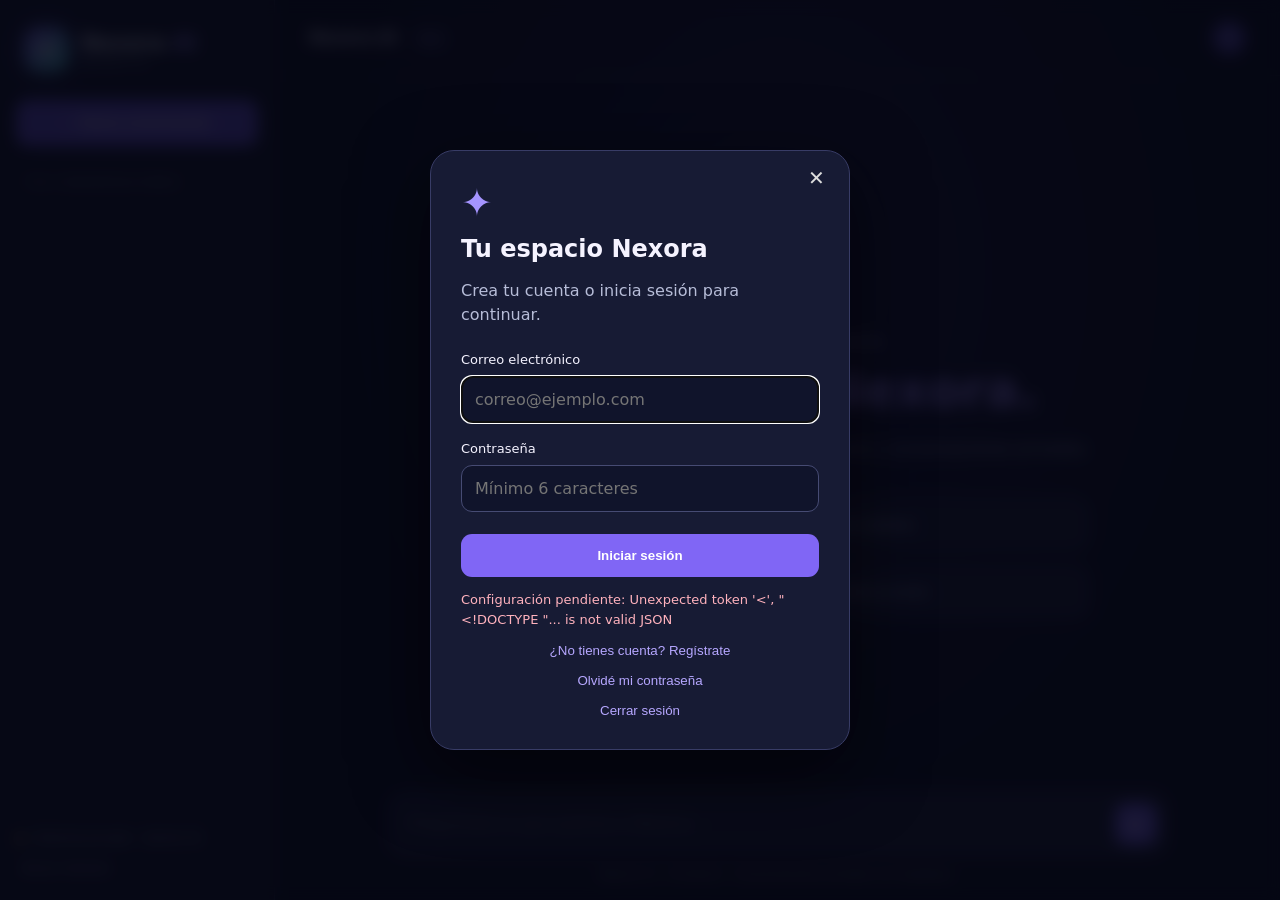
==== commit 5209eacf: "Add files via upload" ====
--- a/index.html
+++ b/index.html
@@ -1 +1 @@
-<!doctype html><html lang="es"><head><meta charset="UTF-8"><meta name="viewport" content="width=device-width, initial-scale=1"><meta name="theme-color" content="#101327"><title>Nexora AI 5.1</title><link rel="stylesheet" href="styles.css"></head><body><div class="app"><aside class="sidebar"><div class="brand"><span class="logo">✦</span><div><strong>Nexora <em>AI</em></strong><small>Versión 5.1</small></div></div><button id="newChat" class="new">＋ Nueva conversación</button><div class="section-title">Tus conversaciones</div><nav id="chats" aria-label="Conversaciones"></nav><div class="side-bottom"><div class="status"><span class="dot"></span> Historial local · Cuenta segura</div><button id="clear" class="clear">Borrar historial</button></div></aside><main><header><button id="menu" class="menu" aria-label="Abrir menú">☰</button><span class="header-brand">Nexora AI <span class="version">5.1</span></span><button class="profile profile-btn" id="profile" aria-label="Cuenta">N</button></header><section id="messages" class="messages" aria-live="polite"><div class="welcome"><div class="hero-icon">✦</div><p class="eyebrow">TU ESPACIO INTELIGENTE</p><h1>¡Hola! Soy <span>Nexora.</span></h1><p>Tu asistente creativo para explorar ideas, organizar tareas y resolver dudas.</p><div class="suggestions"><button data-prompt="Ayúdame a organizar mi semana">📅 Organiza mi semana</button><button data-prompt="Dame ideas para un proyecto creativo">💡 Ideas creativas</button><button data-prompt="Explícame cómo aprender programación">💻 Aprender programación</button><button data-prompt="Ayúdame a escribir un correo profesional">✍️ Escribir un correo</button></div></div></section><div class="composer-wrap"><form id="form" class="composer"><textarea id="prompt" rows="1" placeholder="Pregúntale lo que quieras a Nexora..." aria-label="Escribe tu mensaje"></textarea><button type="submit" aria-label="Enviar mensaje">➤</button></form><p class="disclaimer">Nexora 5.1 · Registro real con Supabase. Chat en modo demostración.</p></div></main></div><script src="app.js" defer></script><div id="authLayer" class="auth-layer" hidden><div class="auth-card" role="dialog" aria-modal="true" aria-labelledby="authTitle"><button id="closeAuth" class="auth-close" aria-label="Cerrar">✕</button><div class="auth-icon">✦</div><h2 id="authTitle">Tu espacio Nexora</h2><p id="authInfo">Crea tu cuenta o inicia sesión para continuar.</p><form id="authForm"><label for="authEmail">Correo electrónico</label><input id="authEmail" type="email" autocomplete="email" required placeholder="correo@ejemplo.com"><label for="authPassword">Contraseña</label><input id="authPassword" type="password" autocomplete="current-password" minlength="6" required placeholder="Mínimo 6 caracteres"><button id="authSubmit" class="auth-submit" type="submit">Iniciar sesión</button></form><p id="authMessage" role="status"></p><button id="switchMode" class="auth-link">¿No tienes cuenta? Regístrate</button><button id="resetPassword" class="auth-link">Olvidé mi contraseña</button><button id="logout" class="auth-link" hidden>Cerrar sesión</button></div></div><script type="module" src="auth.js"></script></body></html>
+<!doctype html><html lang="es"><head><meta charset="UTF-8"><meta name="viewport" content="width=device-width, initial-scale=1"><meta name="theme-color" content="#101327"><title>Nexora AI 5.2</title><link rel="stylesheet" href="styles.css"></head><body><div class="app"><aside class="sidebar"><div class="brand"><span class="logo">✦</span><div><strong>Nexora <em>AI</em></strong><small>Versión 5.2</small></div></div><button id="newChat" class="new">＋ Nueva conversación</button><div class="section-title">Tus conversaciones</div><nav id="chats" aria-label="Conversaciones"></nav><div class="side-bottom"><div class="status"><span class="dot"></span> Historial privado · Gemini IA</div><button id="clear" class="clear">Borrar historial</button></div></aside><main><header><button id="menu" class="menu" aria-label="Abrir menú">☰</button><span class="header-brand">Nexora AI <span class="version">5.2</span></span><button class="profile profile-btn" id="profile" aria-label="Cuenta">N</button></header><section id="messages" class="messages" aria-live="polite"><div class="welcome"><div class="hero-icon">✦</div><p class="eyebrow">TU ESPACIO INTELIGENTE</p><h1>¡Hola! Soy <span>Nexora.</span></h1><p>Tu asistente creativo para explorar ideas, organizar tareas y resolver dudas.</p><div class="suggestions"><button data-prompt="Ayúdame a organizar mi semana">📅 Organiza mi semana</button><button data-prompt="Dame ideas para un proyecto creativo">💡 Ideas creativas</button><button data-prompt="Explícame cómo aprender programación">💻 Aprender programación</button><button data-prompt="Ayúdame a escribir un correo profesional">✍️ Escribir un correo</button></div></div></section><div class="composer-wrap"><form id="form" class="composer"><textarea id="prompt" rows="1" placeholder="Pregúntale lo que quieras a Nexora..." aria-label="Escribe tu mensaje"></textarea><button type="submit" aria-label="Enviar mensaje">➤</button></form><p class="disclaimer">Nexora 5.2 · IA Gemini · Conversaciones privadas con Supabase.</p></div></main></div><script src="app.js" defer></script><div id="authLayer" class="auth-layer" hidden><div class="auth-card" role="dialog" aria-modal="true" aria-labelledby="authTitle"><button id="closeAuth" class="auth-close" aria-label="Cerrar">✕</button><div class="auth-icon">✦</div><h2 id="authTitle">Tu espacio Nexora</h2><p id="authInfo">Crea tu cuenta o inicia sesión para continuar.</p><form id="authForm"><label for="authEmail">Correo electrónico</label><input id="authEmail" type="email" autocomplete="email" required placeholder="correo@ejemplo.com"><label for="authPassword">Contraseña</label><input id="authPassword" type="password" autocomplete="current-password" minlength="6" required placeholder="Mínimo 6 caracteres"><button id="authSubmit" class="auth-submit" type="submit">Iniciar sesión</button></form><p id="authMessage" role="status"></p><button id="switchMode" class="auth-link">¿No tienes cuenta? Regístrate</button><button id="resetPassword" class="auth-link">Olvidé mi contraseña</button><button id="logout" class="auth-link" hidden>Cerrar sesión</button></div></div><script type="module" src="auth.js"></script></body></html>
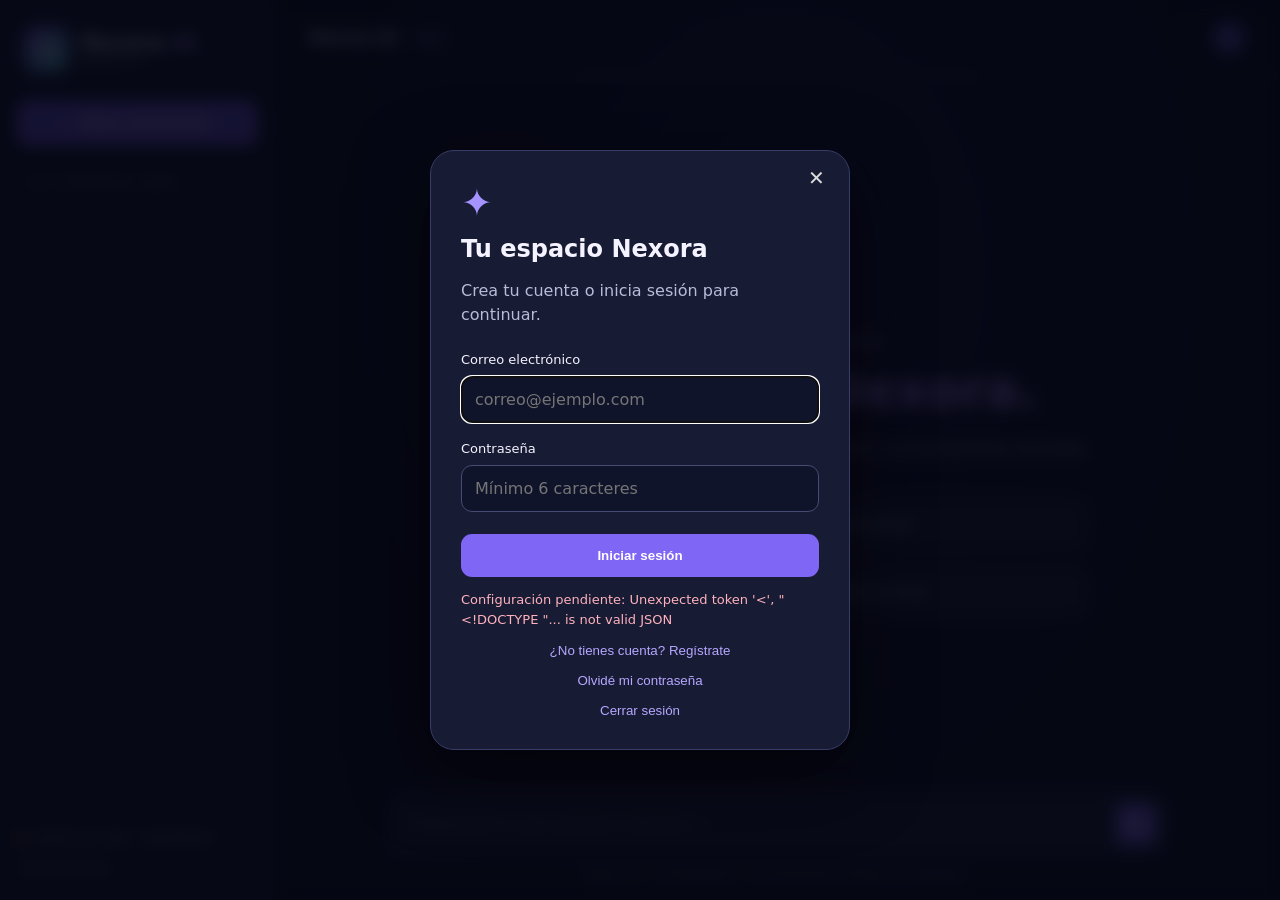
==== commit 2c184721: "Add files via upload" ====
--- a/index.html
+++ b/index.html
@@ -1 +1 @@
-<!doctype html><html lang="es"><head><meta charset="UTF-8"><meta name="viewport" content="width=device-width, initial-scale=1"><meta name="theme-color" content="#101327"><title>Nexora AI 5.2</title><link rel="stylesheet" href="styles.css"></head><body><div class="app"><aside class="sidebar"><div class="brand"><span class="logo">✦</span><div><strong>Nexora <em>AI</em></strong><small>Versión 5.2</small></div></div><button id="newChat" class="new">＋ Nueva conversación</button><div class="section-title">Tus conversaciones</div><nav id="chats" aria-label="Conversaciones"></nav><div class="side-bottom"><div class="status"><span class="dot"></span> Historial privado · Gemini IA</div><button id="clear" class="clear">Borrar historial</button></div></aside><main><header><button id="menu" class="menu" aria-label="Abrir menú">☰</button><span class="header-brand">Nexora AI <span class="version">5.2</span></span><button class="profile profile-btn" id="profile" aria-label="Cuenta">N</button></header><section id="messages" class="messages" aria-live="polite"><div class="welcome"><div class="hero-icon">✦</div><p class="eyebrow">TU ESPACIO INTELIGENTE</p><h1>¡Hola! Soy <span>Nexora.</span></h1><p>Tu asistente creativo para explorar ideas, organizar tareas y resolver dudas.</p><div class="suggestions"><button data-prompt="Ayúdame a organizar mi semana">📅 Organiza mi semana</button><button data-prompt="Dame ideas para un proyecto creativo">💡 Ideas creativas</button><button data-prompt="Explícame cómo aprender programación">💻 Aprender programación</button><button data-prompt="Ayúdame a escribir un correo profesional">✍️ Escribir un correo</button></div></div></section><div class="composer-wrap"><form id="form" class="composer"><textarea id="prompt" rows="1" placeholder="Pregúntale lo que quieras a Nexora..." aria-label="Escribe tu mensaje"></textarea><button type="submit" aria-label="Enviar mensaje">➤</button></form><p class="disclaimer">Nexora 5.2 · IA Gemini · Conversaciones privadas con Supabase.</p></div></main></div><script src="app.js" defer></script><div id="authLayer" class="auth-layer" hidden><div class="auth-card" role="dialog" aria-modal="true" aria-labelledby="authTitle"><button id="closeAuth" class="auth-close" aria-label="Cerrar">✕</button><div class="auth-icon">✦</div><h2 id="authTitle">Tu espacio Nexora</h2><p id="authInfo">Crea tu cuenta o inicia sesión para continuar.</p><form id="authForm"><label for="authEmail">Correo electrónico</label><input id="authEmail" type="email" autocomplete="email" required placeholder="correo@ejemplo.com"><label for="authPassword">Contraseña</label><input id="authPassword" type="password" autocomplete="current-password" minlength="6" required placeholder="Mínimo 6 caracteres"><button id="authSubmit" class="auth-submit" type="submit">Iniciar sesión</button></form><p id="authMessage" role="status"></p><button id="switchMode" class="auth-link">¿No tienes cuenta? Regístrate</button><button id="resetPassword" class="auth-link">Olvidé mi contraseña</button><button id="logout" class="auth-link" hidden>Cerrar sesión</button></div></div><script type="module" src="auth.js"></script></body></html>
+<!doctype html><html lang="es"><head><meta charset="UTF-8"><meta name="viewport" content="width=device-width, initial-scale=1"><meta name="theme-color" content="#101327"><title>Nexora AI 5.2</title><link rel="stylesheet" href="styles.css"></head><body><div class="app"><aside class="sidebar"><div class="brand"><span class="logo">✦</span><div><strong>Nexora <em>AI</em></strong><small>Versión 5.2</small></div></div><button id="newChat" class="new">＋ Nueva conversación</button><div class="section-title">Tus conversaciones</div><nav id="chats" aria-label="Conversaciones"></nav><div class="side-bottom"><div class="status"><span class="dot"></span> Historial privado · OpenRouter</div><button id="clear" class="clear">Borrar historial</button></div></aside><main><header><button id="menu" class="menu" aria-label="Abrir menú">☰</button><span class="header-brand">Nexora AI <span class="version">5.2</span></span><button class="profile profile-btn" id="profile" aria-label="Cuenta">N</button></header><section id="messages" class="messages" aria-live="polite"><div class="welcome"><div class="hero-icon">✦</div><p class="eyebrow">TU ESPACIO INTELIGENTE</p><h1>¡Hola! Soy <span>Nexora.</span></h1><p>Tu asistente creativo para explorar ideas, organizar tareas y resolver dudas.</p><div class="suggestions"><button data-prompt="Ayúdame a organizar mi semana">📅 Organiza mi semana</button><button data-prompt="Dame ideas para un proyecto creativo">💡 Ideas creativas</button><button data-prompt="Explícame cómo aprender programación">💻 Aprender programación</button><button data-prompt="Ayúdame a escribir un correo profesional">✍️ Escribir un correo</button></div></div></section><div class="composer-wrap"><form id="form" class="composer"><textarea id="prompt" rows="1" placeholder="Pregúntale lo que quieras a Nexora..." aria-label="Escribe tu mensaje"></textarea><button type="submit" aria-label="Enviar mensaje">➤</button></form><p class="disclaimer">Nexora 5.2 · IA OpenRouter · Conversaciones privadas con Supabase.</p></div></main></div><script src="app.js" defer></script><div id="authLayer" class="auth-layer" hidden><div class="auth-card" role="dialog" aria-modal="true" aria-labelledby="authTitle"><button id="closeAuth" class="auth-close" aria-label="Cerrar">✕</button><div class="auth-icon">✦</div><h2 id="authTitle">Tu espacio Nexora</h2><p id="authInfo">Crea tu cuenta o inicia sesión para continuar.</p><form id="authForm"><label for="authEmail">Correo electrónico</label><input id="authEmail" type="email" autocomplete="email" required placeholder="correo@ejemplo.com"><label for="authPassword">Contraseña</label><input id="authPassword" type="password" autocomplete="current-password" minlength="6" required placeholder="Mínimo 6 caracteres"><button id="authSubmit" class="auth-submit" type="submit">Iniciar sesión</button></form><p id="authMessage" role="status"></p><button id="switchMode" class="auth-link">¿No tienes cuenta? Regístrate</button><button id="resetPassword" class="auth-link">Olvidé mi contraseña</button><button id="logout" class="auth-link" hidden>Cerrar sesión</button></div></div><script type="module" src="auth.js"></script></body></html>
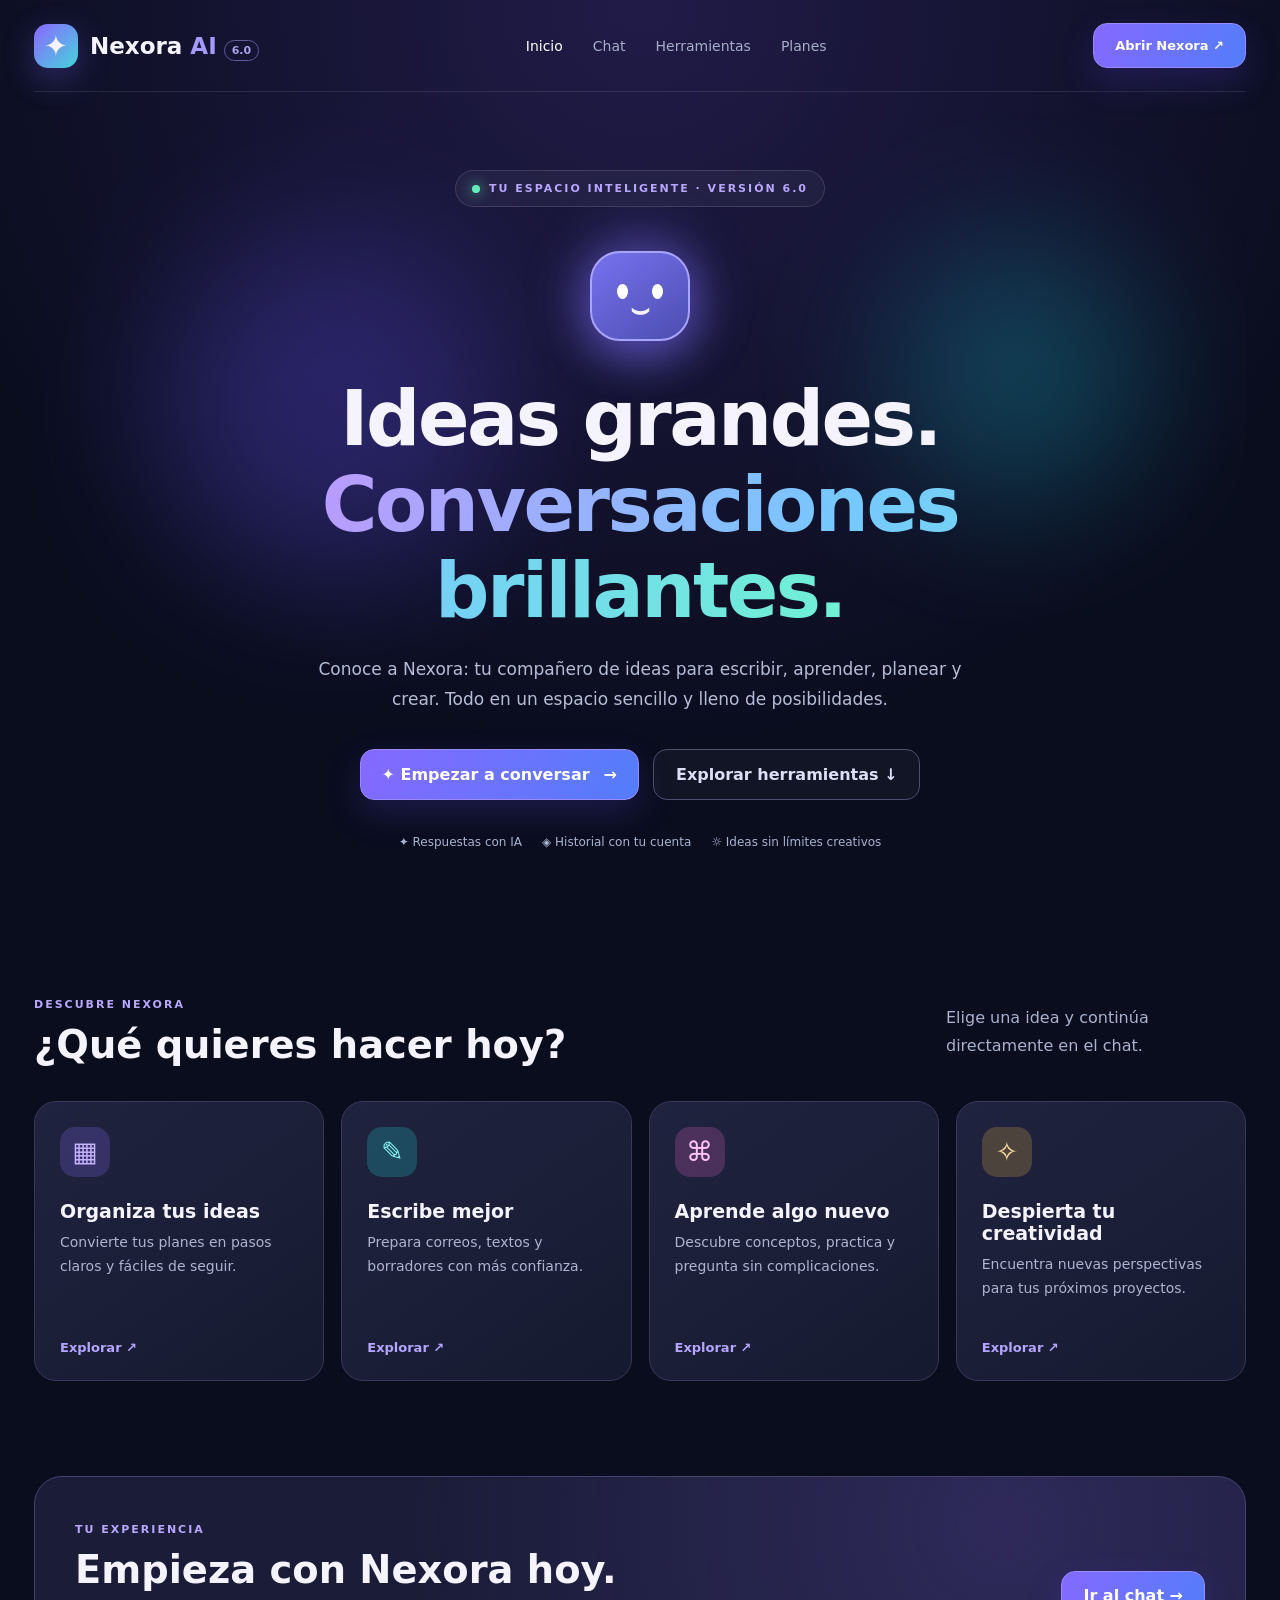
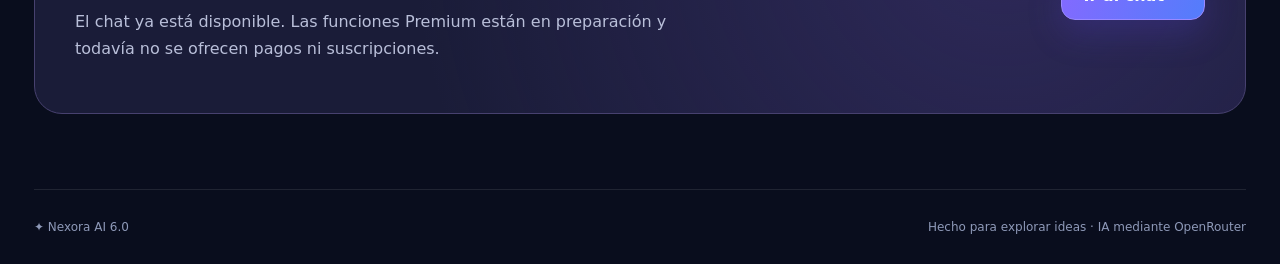
==== commit 753a6906: "Add files via upload" ====
--- a/index.html
+++ b/index.html
@@ -1 +1 @@
-<!doctype html><html lang="es"><head><meta charset="UTF-8"><meta name="viewport" content="width=device-width, initial-scale=1"><meta name="theme-color" content="#101327"><title>Nexora AI 5.2</title><link rel="stylesheet" href="styles.css"></head><body><div class="app"><aside class="sidebar"><div class="brand"><span class="logo">✦</span><div><strong>Nexora <em>AI</em></strong><small>Versión 5.2</small></div></div><button id="newChat" class="new">＋ Nueva conversación</button><div class="section-title">Tus conversaciones</div><nav id="chats" aria-label="Conversaciones"></nav><div class="side-bottom"><div class="status"><span class="dot"></span> Historial privado · OpenRouter</div><button id="clear" class="clear">Borrar historial</button></div></aside><main><header><button id="menu" class="menu" aria-label="Abrir menú">☰</button><span class="header-brand">Nexora AI <span class="version">5.2</span></span><button class="profile profile-btn" id="profile" aria-label="Cuenta">N</button></header><section id="messages" class="messages" aria-live="polite"><div class="welcome"><div class="hero-icon">✦</div><p class="eyebrow">TU ESPACIO INTELIGENTE</p><h1>¡Hola! Soy <span>Nexora.</span></h1><p>Tu asistente creativo para explorar ideas, organizar tareas y resolver dudas.</p><div class="suggestions"><button data-prompt="Ayúdame a organizar mi semana">📅 Organiza mi semana</button><button data-prompt="Dame ideas para un proyecto creativo">💡 Ideas creativas</button><button data-prompt="Explícame cómo aprender programación">💻 Aprender programación</button><button data-prompt="Ayúdame a escribir un correo profesional">✍️ Escribir un correo</button></div></div></section><div class="composer-wrap"><form id="form" class="composer"><textarea id="prompt" rows="1" placeholder="Pregúntale lo que quieras a Nexora..." aria-label="Escribe tu mensaje"></textarea><button type="submit" aria-label="Enviar mensaje">➤</button></form><p class="disclaimer">Nexora 5.2 · IA OpenRouter · Conversaciones privadas con Supabase.</p></div></main></div><script src="app.js" defer></script><div id="authLayer" class="auth-layer" hidden><div class="auth-card" role="dialog" aria-modal="true" aria-labelledby="authTitle"><button id="closeAuth" class="auth-close" aria-label="Cerrar">✕</button><div class="auth-icon">✦</div><h2 id="authTitle">Tu espacio Nexora</h2><p id="authInfo">Crea tu cuenta o inicia sesión para continuar.</p><form id="authForm"><label for="authEmail">Correo electrónico</label><input id="authEmail" type="email" autocomplete="email" required placeholder="correo@ejemplo.com"><label for="authPassword">Contraseña</label><input id="authPassword" type="password" autocomplete="current-password" minlength="6" required placeholder="Mínimo 6 caracteres"><button id="authSubmit" class="auth-submit" type="submit">Iniciar sesión</button></form><p id="authMessage" role="status"></p><button id="switchMode" class="auth-link">¿No tienes cuenta? Regístrate</button><button id="resetPassword" class="auth-link">Olvidé mi contraseña</button><button id="logout" class="auth-link" hidden>Cerrar sesión</button></div></div><script type="module" src="auth.js"></script></body></html>
+<!doctype html><html lang="es"><head><meta charset="UTF-8"><meta name="viewport" content="width=device-width, initial-scale=1"><meta name="theme-color" content="#0a0d1c"><meta name="description" content="Nexora AI: tu espacio creativo para conversar, aprender y crear con inteligencia artificial."><title>Nexora AI 6.0 · Inicio</title><link rel="stylesheet" href="home.css"></head><body><div class="shell"><header class="top"><a class="brand" href="index.html"><span class="mark">✦</span><span>Nexora <b>AI</b><small>6.0</small></span></a><nav aria-label="Navegación principal"><a class="selected" href="index.html">Inicio</a><a href="chat.html">Chat</a><a href="#herramientas">Herramientas</a><a href="#planes">Planes</a></nav><a class="navcta" href="chat.html">Abrir Nexora ↗</a></header><main><section class="hero"><div class="orb orb-a"></div><div class="orb orb-b"></div><div class="eyebrow"><span class="live"></span> TU ESPACIO INTELIGENTE · VERSIÓN 6.0</div><div class="mascot" aria-hidden="true"><div class="face"><i></i><i></i><span>⌣</span></div><div class="mascot-glow"></div></div><h1>Ideas grandes.<br><span>Conversaciones brillantes.</span></h1><p class="lead">Conoce a Nexora: tu compañero de ideas para escribir, aprender, planear y crear. Todo en un espacio sencillo y lleno de posibilidades.</p><div class="actions"><a class="primary" href="chat.html">✦ Empezar a conversar <span>→</span></a><a class="secondary" href="#herramientas">Explorar herramientas ↓</a></div><div class="chips"><span>✦ Respuestas con IA</span><span>◈ Historial con tu cuenta</span><span>☼ Ideas sin límites creativos</span></div></section><section id="herramientas" class="section"><div class="section-head"><div><p class="overline">DESCUBRE NEXORA</p><h2>¿Qué quieres hacer hoy?</h2></div><p>Elige una idea y continúa directamente en el chat.</p></div><div class="grid"><a class="tool" href="chat.html?prompt=Ayúdame%20a%20organizar%20mi%20semana"><span class="tool-icon violet">▦</span><h3>Organiza tus ideas</h3><p>Convierte tus planes en pasos claros y fáciles de seguir.</p><span class="arrow">Explorar ↗</span></a><a class="tool" href="chat.html?prompt=Ayúdame%20a%20escribir%20un%20correo%20profesional"><span class="tool-icon cyan">✎</span><h3>Escribe mejor</h3><p>Prepara correos, textos y borradores con más confianza.</p><span class="arrow">Explorar ↗</span></a><a class="tool" href="chat.html?prompt=Explícame%20programación%20desde%20cero"><span class="tool-icon pink">⌘</span><h3>Aprende algo nuevo</h3><p>Descubre conceptos, practica y pregunta sin complicaciones.</p><span class="arrow">Explorar ↗</span></a><a class="tool" href="chat.html?prompt=Dame%20cinco%20ideas%20creativas%20para%20un%20proyecto"><span class="tool-icon gold">✧</span><h3>Despierta tu creatividad</h3><p>Encuentra nuevas perspectivas para tus próximos proyectos.</p><span class="arrow">Explorar ↗</span></a></div></section><section class="banner" id="planes"><div><p class="overline">TU EXPERIENCIA</p><h2>Empieza con Nexora hoy.</h2><p>El chat ya está disponible. Las funciones Premium están en preparación y todavía no se ofrecen pagos ni suscripciones.</p></div><a class="primary" href="chat.html">Ir al chat →</a></section></main><footer><span>✦ Nexora AI 6.0</span><span>Hecho para explorar ideas · IA mediante OpenRouter</span></footer></div><script src="home.js" defer></script></body></html>
--- a/home.css
+++ b/home.css
@@ -0,0 +1 @@
+:root{font-family:Inter,ui-sans-serif,system-ui,-apple-system,Segoe UI,sans-serif;color:#f5f3ff;background:#090d1d}*{box-sizing:border-box}html{scroll-behavior:smooth}body{margin:0;background:radial-gradient(circle at 50% 0,#211b48 0,#0a0d1e 38%,#090d1d 80%)}a{color:inherit;text-decoration:none}.shell{max-width:1280px;margin:auto;padding:0 34px}.top{height:92px;display:flex;align-items:center;justify-content:space-between;gap:22px;border-bottom:1px solid #ffffff18}.brand{display:flex;align-items:center;gap:12px;font-size:23px;font-weight:800;white-space:nowrap}.brand b{color:#a79aff}.brand small{font-size:11px;color:#aaa2e7;border:1px solid #615c9b;border-radius:20px;padding:3px 7px;margin-left:7px}.mark{display:grid;place-items:center;width:44px;height:44px;border-radius:14px;background:linear-gradient(135deg,#8b67ff,#45d4db);box-shadow:0 10px 32px #7768ff50;font-size:29px}.top nav{display:flex;align-items:center;gap:30px}.top nav a{color:#a8afc8;font-size:14px}.top nav a:hover,.top nav .selected{color:white}.navcta,.primary{display:inline-flex;align-items:center;justify-content:center;gap:14px;background:linear-gradient(110deg,#8569ff,#537dfb);border:1px solid #9a89ff;color:white;border-radius:14px;padding:14px 21px;font-weight:700;box-shadow:0 14px 34px #5644d73d}.navcta{font-size:13px}.hero{min-height:690px;position:relative;isolation:isolate;text-align:center;padding:78px 10px 88px;overflow:hidden}.orb{position:absolute;z-index:-1;border-radius:50%;filter:blur(70px);opacity:.27}.orb-a{background:#6854ff;width:350px;height:350px;left:10%;top:140px}.orb-b{background:#12bfc7;width:260px;height:260px;right:8%;top:150px}.eyebrow,.overline{font-size:11px;font-weight:800;letter-spacing:2px;color:#b9a7ff}.eyebrow{display:inline-flex;align-items:center;gap:9px;padding:11px 16px;background:#ffffff0b;border:1px solid #ffffff20;border-radius:50px}.live{width:8px;height:8px;background:#66edb7;border-radius:50%;box-shadow:0 0 14px #66edb7}.mascot{position:relative;margin:33px auto 24px;width:112px;height:112px;display:grid;place-items:center;animation:bob 4s ease-in-out infinite}.face{width:100px;height:90px;position:relative;border:2px solid #a8a4ff;border-radius:30px;background:linear-gradient(145deg,#7772ef,#4c4db0);box-shadow:0 12px 45px #7971ff77;display:flex;align-items:center;justify-content:center;gap:24px;z-index:1}.face i{width:11px;height:15px;border-radius:50%;background:#fff;transform:translateY(-5px)}.face span{position:absolute;bottom:11px;font-size:30px;font-weight:700}.mascot-glow{position:absolute;width:130px;height:130px;border-radius:50%;background:#7e70ff55;filter:blur(25px)}h1{font-size:clamp(40px,6vw,76px);line-height:1.13;letter-spacing:-2.5px;margin:10px auto 20px;max-width:960px}h1 span{background:linear-gradient(100deg,#b99bff,#76c8ff,#70f1d3);color:transparent;background-clip:text}.lead{max-width:650px;color:#b6bdd7;font-size:17px;line-height:1.8;margin:0 auto}.actions{display:flex;gap:14px;justify-content:center;margin-top:34px}.secondary{border:1px solid #4b506f;border-radius:14px;padding:15px 22px;background:#ffffff08;color:#dce0f6;font-weight:600}.primary:hover,.navcta:hover{filter:brightness(1.13)}.secondary:hover,.tool:hover{border-color:#8e83ff}.chips{display:flex;flex-wrap:wrap;justify-content:center;gap:20px;margin-top:35px;color:#a9b4d0;font-size:12px}.section{padding:50px 0 95px;scroll-margin-top:40px}.section-head{display:flex;justify-content:space-between;align-items:end;gap:20px;margin-bottom:26px}.section-head h2,.banner h2{font-size:clamp(28px,3vw,40px);margin:8px 0}.section-head>p{color:#aab2ce;max-width:300px;line-height:1.7}.grid{display:grid;grid-template-columns:repeat(4,minmax(0,1fr));gap:17px}.tool{display:flex;flex-direction:column;min-height:280px;padding:25px;border:1px solid #363958;border-radius:22px;background:linear-gradient(145deg,#20233f,#151a30);transition:transform .2s,border-color .2s}.tool:hover{transform:translateY(-5px)}.tool-icon{display:grid;place-items:center;width:50px;height:50px;border-radius:15px;font-size:27px}.violet{background:#6856bd55;color:#c6b2ff}.cyan{background:#1e9da355;color:#86f0f2}.pink{background:#a64e9a55;color:#ffc3f6}.gold{background:#ac864155;color:#ffe0a0}.tool h3{font-size:19px;margin:23px 0 9px}.tool p{color:#aeb5d0;line-height:1.7;font-size:14px;margin:0}.arrow{margin-top:auto;padding-top:22px;color:#b6a5ff;font-size:13px;font-weight:700}.banner{display:flex;justify-content:space-between;align-items:center;gap:30px;border:1px solid #47416f;border-radius:28px;padding:35px 40px;margin:0 0 75px;background:radial-gradient(circle at 80% 20%,#4c3d8c66,transparent 60%),#1a1c38}.banner p:not(.overline){max-width:650px;line-height:1.7;color:#b9bfd9}footer{border-top:1px solid #ffffff18;display:flex;justify-content:space-between;gap:20px;padding:30px 0;color:#8e99b8;font-size:12px}@keyframes bob{50%{transform:translateY(-9px)}}@media(max-width:850px){.grid{grid-template-columns:repeat(2,minmax(0,1fr))}.top nav{gap:15px}.top nav a{font-size:12px}.navcta{display:none}}@media(max-width:560px){.shell{padding:0 17px}.top{height:76px}.brand{font-size:18px}.mark{width:38px;height:38px}.top nav{gap:12px}.top nav a:nth-child(n+3){display:none}.hero{padding:65px 0;min-height:620px}h1{letter-spacing:-1.5px}.lead{font-size:15px}.actions{flex-direction:column;align-items:stretch}.chips{gap:12px}.section-head{display:block}.grid{grid-template-columns:1fr}.tool{min-height:220px}.banner{display:block;padding:28px 23px}.banner .primary{margin-top:15px}footer{flex-direction:column}}
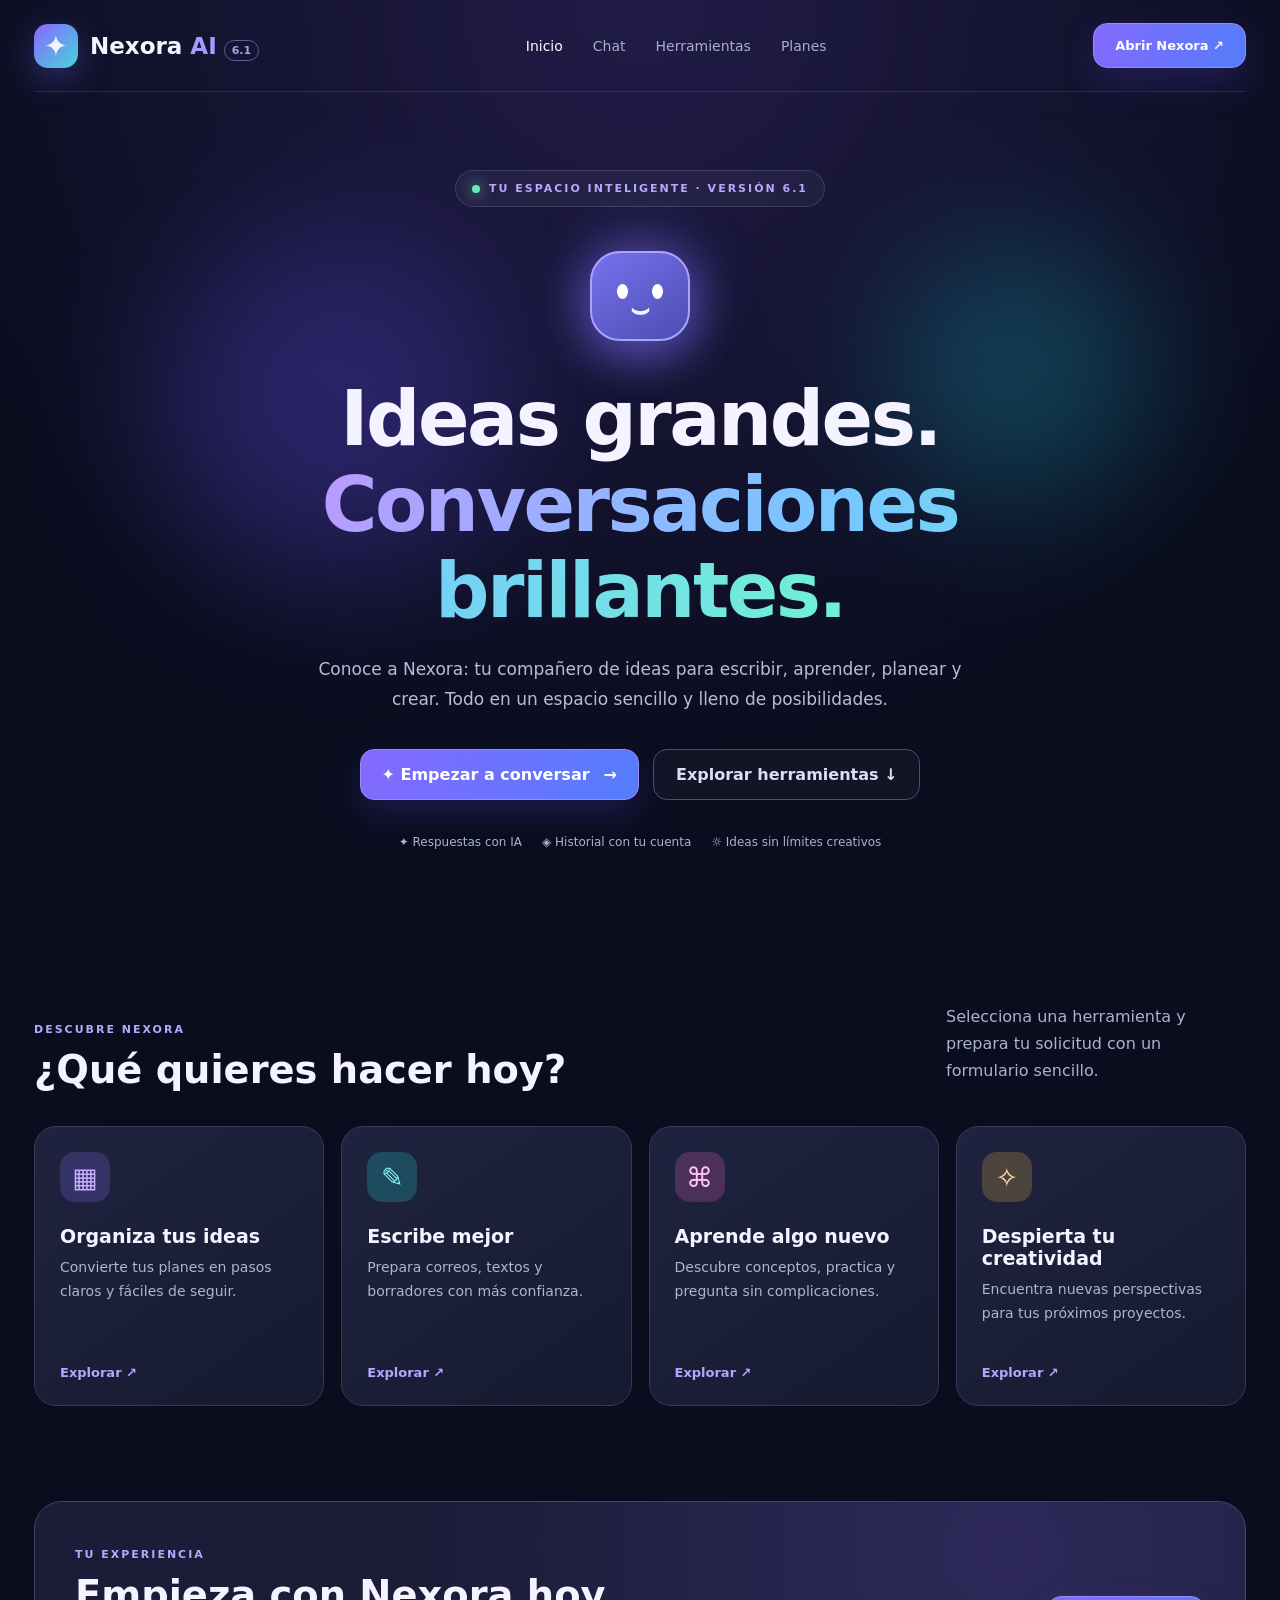
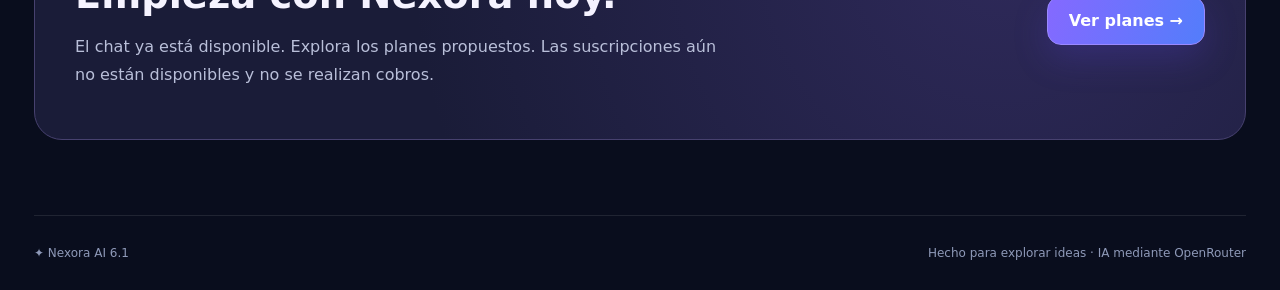
==== commit e84ca7f5: "Add files via upload" ====
--- a/index.html
+++ b/index.html
@@ -1 +1 @@
-<!doctype html><html lang="es"><head><meta charset="UTF-8"><meta name="viewport" content="width=device-width, initial-scale=1"><meta name="theme-color" content="#0a0d1c"><meta name="description" content="Nexora AI: tu espacio creativo para conversar, aprender y crear con inteligencia artificial."><title>Nexora AI 6.0 · Inicio</title><link rel="stylesheet" href="home.css"></head><body><div class="shell"><header class="top"><a class="brand" href="index.html"><span class="mark">✦</span><span>Nexora <b>AI</b><small>6.0</small></span></a><nav aria-label="Navegación principal"><a class="selected" href="index.html">Inicio</a><a href="chat.html">Chat</a><a href="#herramientas">Herramientas</a><a href="#planes">Planes</a></nav><a class="navcta" href="chat.html">Abrir Nexora ↗</a></header><main><section class="hero"><div class="orb orb-a"></div><div class="orb orb-b"></div><div class="eyebrow"><span class="live"></span> TU ESPACIO INTELIGENTE · VERSIÓN 6.0</div><div class="mascot" aria-hidden="true"><div class="face"><i></i><i></i><span>⌣</span></div><div class="mascot-glow"></div></div><h1>Ideas grandes.<br><span>Conversaciones brillantes.</span></h1><p class="lead">Conoce a Nexora: tu compañero de ideas para escribir, aprender, planear y crear. Todo en un espacio sencillo y lleno de posibilidades.</p><div class="actions"><a class="primary" href="chat.html">✦ Empezar a conversar <span>→</span></a><a class="secondary" href="#herramientas">Explorar herramientas ↓</a></div><div class="chips"><span>✦ Respuestas con IA</span><span>◈ Historial con tu cuenta</span><span>☼ Ideas sin límites creativos</span></div></section><section id="herramientas" class="section"><div class="section-head"><div><p class="overline">DESCUBRE NEXORA</p><h2>¿Qué quieres hacer hoy?</h2></div><p>Elige una idea y continúa directamente en el chat.</p></div><div class="grid"><a class="tool" href="chat.html?prompt=Ayúdame%20a%20organizar%20mi%20semana"><span class="tool-icon violet">▦</span><h3>Organiza tus ideas</h3><p>Convierte tus planes en pasos claros y fáciles de seguir.</p><span class="arrow">Explorar ↗</span></a><a class="tool" href="chat.html?prompt=Ayúdame%20a%20escribir%20un%20correo%20profesional"><span class="tool-icon cyan">✎</span><h3>Escribe mejor</h3><p>Prepara correos, textos y borradores con más confianza.</p><span class="arrow">Explorar ↗</span></a><a class="tool" href="chat.html?prompt=Explícame%20programación%20desde%20cero"><span class="tool-icon pink">⌘</span><h3>Aprende algo nuevo</h3><p>Descubre conceptos, practica y pregunta sin complicaciones.</p><span class="arrow">Explorar ↗</span></a><a class="tool" href="chat.html?prompt=Dame%20cinco%20ideas%20creativas%20para%20un%20proyecto"><span class="tool-icon gold">✧</span><h3>Despierta tu creatividad</h3><p>Encuentra nuevas perspectivas para tus próximos proyectos.</p><span class="arrow">Explorar ↗</span></a></div></section><section class="banner" id="planes"><div><p class="overline">TU EXPERIENCIA</p><h2>Empieza con Nexora hoy.</h2><p>El chat ya está disponible. Las funciones Premium están en preparación y todavía no se ofrecen pagos ni suscripciones.</p></div><a class="primary" href="chat.html">Ir al chat →</a></section></main><footer><span>✦ Nexora AI 6.0</span><span>Hecho para explorar ideas · IA mediante OpenRouter</span></footer></div><script src="home.js" defer></script></body></html>+<!doctype html><html lang="es"><head><meta charset="UTF-8"><meta name="viewport" content="width=device-width, initial-scale=1"><meta name="theme-color" content="#0a0d1c"><meta name="description" content="Nexora AI: tu espacio creativo para conversar, aprender y crear con inteligencia artificial."><title>Nexora AI 6.1 · Inicio</title><link rel="stylesheet" href="home.css"></head><body><div class="shell"><header class="top"><a class="brand" href="index.html"><span class="mark">✦</span><span>Nexora <b>AI</b><small>6.1</small></span></a><nav aria-label="Navegación principal"><a class="selected" href="index.html">Inicio</a><a href="chat.html">Chat</a><a href="tools.html">Herramientas</a><a href="plans.html">Planes</a></nav><a class="navcta" href="chat.html">Abrir Nexora ↗</a></header><main><section class="hero"><div class="orb orb-a"></div><div class="orb orb-b"></div><div class="eyebrow"><span class="live"></span> TU ESPACIO INTELIGENTE · VERSIÓN 6.1</div><div class="mascot" aria-hidden="true"><div class="face"><i></i><i></i><span>⌣</span></div><div class="mascot-glow"></div></div><h1>Ideas grandes.<br><span>Conversaciones brillantes.</span></h1><p class="lead">Conoce a Nexora: tu compañero de ideas para escribir, aprender, planear y crear. Todo en un espacio sencillo y lleno de posibilidades.</p><div class="actions"><a class="primary" href="chat.html">✦ Empezar a conversar <span>→</span></a><a class="secondary" href="tools.html">Explorar herramientas ↓</a></div><div class="chips"><span>✦ Respuestas con IA</span><span>◈ Historial con tu cuenta</span><span>☼ Ideas sin límites creativos</span></div></section><section id="herramientas" class="section"><div class="section-head"><div><p class="overline">DESCUBRE NEXORA</p><h2>¿Qué quieres hacer hoy?</h2></div><p>Selecciona una herramienta y prepara tu solicitud con un formulario sencillo.</p></div><div class="grid"><a class="tool" href="tools.html?mode=plan"><span class="tool-icon violet">▦</span><h3>Organiza tus ideas</h3><p>Convierte tus planes en pasos claros y fáciles de seguir.</p><span class="arrow">Explorar ↗</span></a><a class="tool" href="tools.html?mode=write"><span class="tool-icon cyan">✎</span><h3>Escribe mejor</h3><p>Prepara correos, textos y borradores con más confianza.</p><span class="arrow">Explorar ↗</span></a><a class="tool" href="tools.html?mode=study"><span class="tool-icon pink">⌘</span><h3>Aprende algo nuevo</h3><p>Descubre conceptos, practica y pregunta sin complicaciones.</p><span class="arrow">Explorar ↗</span></a><a class="tool" href="tools.html?mode=ideas"><span class="tool-icon gold">✧</span><h3>Despierta tu creatividad</h3><p>Encuentra nuevas perspectivas para tus próximos proyectos.</p><span class="arrow">Explorar ↗</span></a></div></section><section class="banner" id="planes"><div><p class="overline">TU EXPERIENCIA</p><h2>Empieza con Nexora hoy.</h2><p>El chat ya está disponible. Explora los planes propuestos. Las suscripciones aún no están disponibles y no se realizan cobros.</p></div><a class="primary" href="plans.html">Ver planes →</a></section></main><footer><span>✦ Nexora AI 6.1</span><span>Hecho para explorar ideas · IA mediante OpenRouter</span></footer></div><script src="home.js" defer></script></body></html>
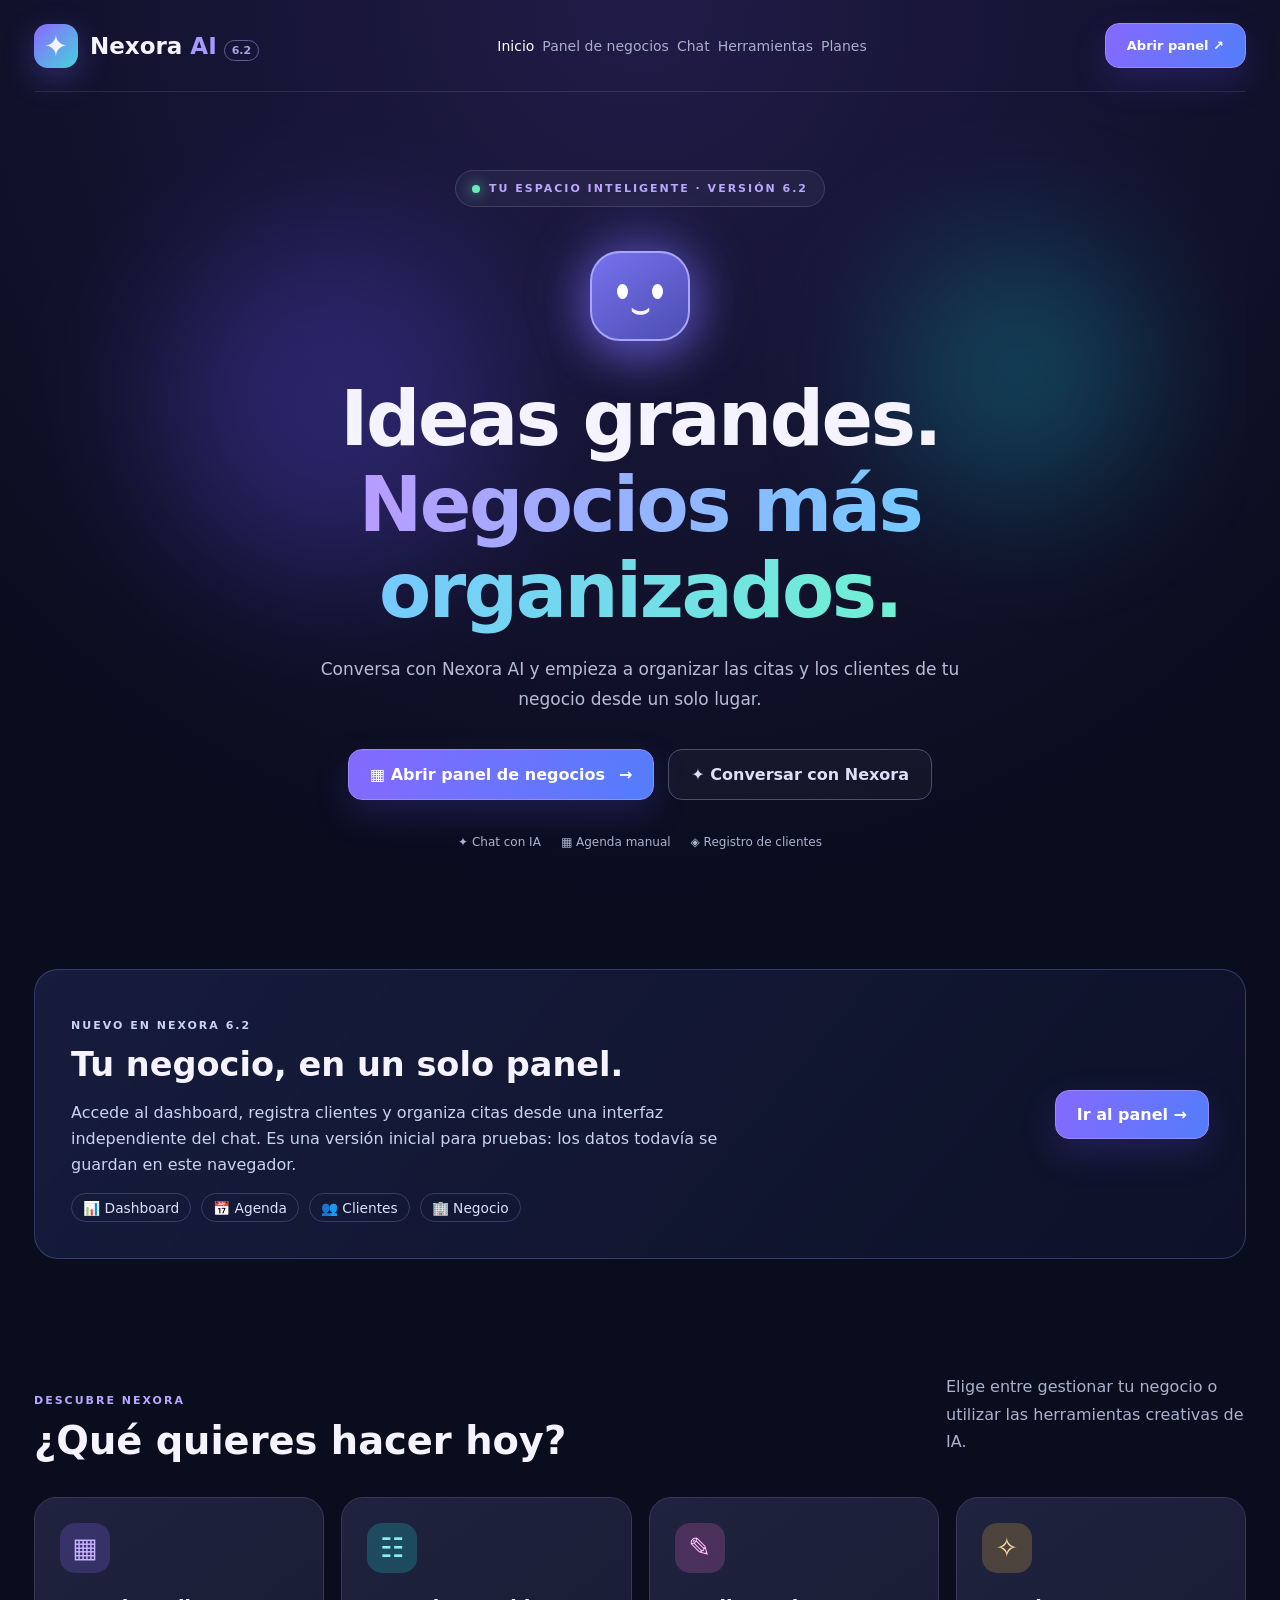
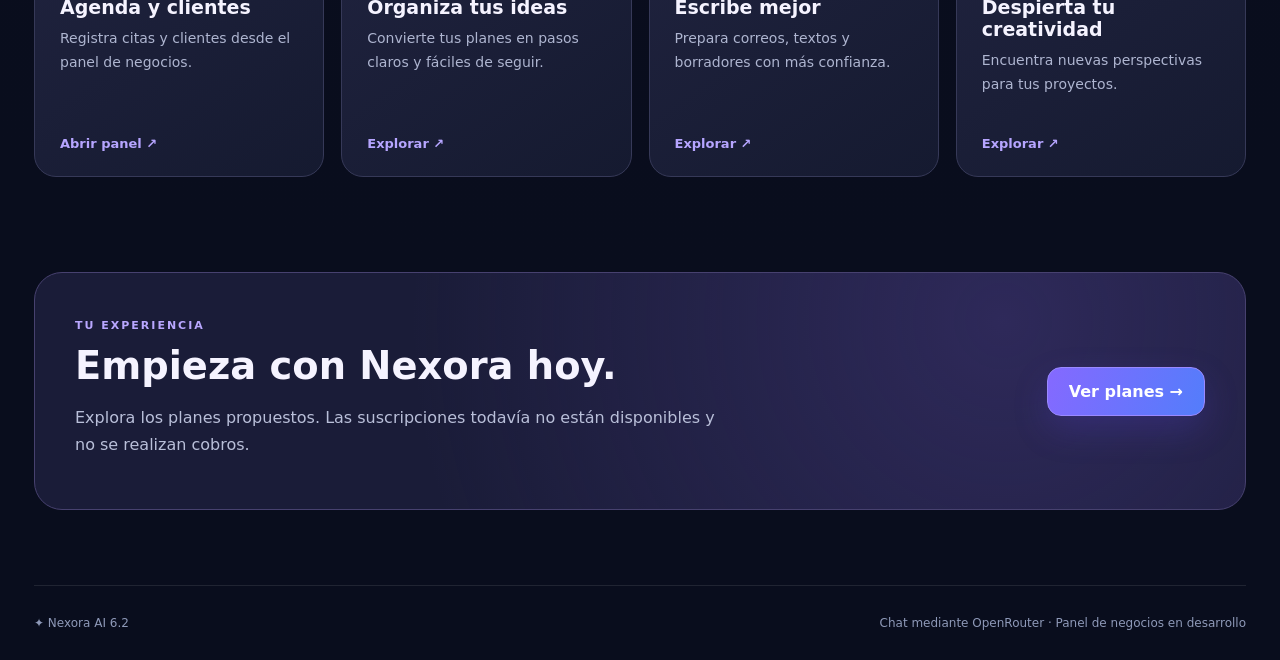
==== commit 2c66d168: "Add files via upload" ====
--- a/index.html
+++ b/index.html
@@ -1 +1,71 @@
-<!doctype html><html lang="es"><head><meta charset="UTF-8"><meta name="viewport" content="width=device-width, initial-scale=1"><meta name="theme-color" content="#0a0d1c"><meta name="description" content="Nexora AI: tu espacio creativo para conversar, aprender y crear con inteligencia artificial."><title>Nexora AI 6.1 · Inicio</title><link rel="stylesheet" href="home.css"></head><body><div class="shell"><header class="top"><a class="brand" href="index.html"><span class="mark">✦</span><span>Nexora <b>AI</b><small>6.1</small></span></a><nav aria-label="Navegación principal"><a class="selected" href="index.html">Inicio</a><a href="chat.html">Chat</a><a href="tools.html">Herramientas</a><a href="plans.html">Planes</a></nav><a class="navcta" href="chat.html">Abrir Nexora ↗</a></header><main><section class="hero"><div class="orb orb-a"></div><div class="orb orb-b"></div><div class="eyebrow"><span class="live"></span> TU ESPACIO INTELIGENTE · VERSIÓN 6.1</div><div class="mascot" aria-hidden="true"><div class="face"><i></i><i></i><span>⌣</span></div><div class="mascot-glow"></div></div><h1>Ideas grandes.<br><span>Conversaciones brillantes.</span></h1><p class="lead">Conoce a Nexora: tu compañero de ideas para escribir, aprender, planear y crear. Todo en un espacio sencillo y lleno de posibilidades.</p><div class="actions"><a class="primary" href="chat.html">✦ Empezar a conversar <span>→</span></a><a class="secondary" href="tools.html">Explorar herramientas ↓</a></div><div class="chips"><span>✦ Respuestas con IA</span><span>◈ Historial con tu cuenta</span><span>☼ Ideas sin límites creativos</span></div></section><section id="herramientas" class="section"><div class="section-head"><div><p class="overline">DESCUBRE NEXORA</p><h2>¿Qué quieres hacer hoy?</h2></div><p>Selecciona una herramienta y prepara tu solicitud con un formulario sencillo.</p></div><div class="grid"><a class="tool" href="tools.html?mode=plan"><span class="tool-icon violet">▦</span><h3>Organiza tus ideas</h3><p>Convierte tus planes en pasos claros y fáciles de seguir.</p><span class="arrow">Explorar ↗</span></a><a class="tool" href="tools.html?mode=write"><span class="tool-icon cyan">✎</span><h3>Escribe mejor</h3><p>Prepara correos, textos y borradores con más confianza.</p><span class="arrow">Explorar ↗</span></a><a class="tool" href="tools.html?mode=study"><span class="tool-icon pink">⌘</span><h3>Aprende algo nuevo</h3><p>Descubre conceptos, practica y pregunta sin complicaciones.</p><span class="arrow">Explorar ↗</span></a><a class="tool" href="tools.html?mode=ideas"><span class="tool-icon gold">✧</span><h3>Despierta tu creatividad</h3><p>Encuentra nuevas perspectivas para tus próximos proyectos.</p><span class="arrow">Explorar ↗</span></a></div></section><section class="banner" id="planes"><div><p class="overline">TU EXPERIENCIA</p><h2>Empieza con Nexora hoy.</h2><p>El chat ya está disponible. Explora los planes propuestos. Las suscripciones aún no están disponibles y no se realizan cobros.</p></div><a class="primary" href="plans.html">Ver planes →</a></section></main><footer><span>✦ Nexora AI 6.1</span><span>Hecho para explorar ideas · IA mediante OpenRouter</span></footer></div><script src="home.js" defer></script></body></html>+<!doctype html>
+<html lang="es">
+<head>
+  <meta charset="UTF-8">
+  <meta name="viewport" content="width=device-width, initial-scale=1">
+  <meta name="theme-color" content="#0a0d1c">
+  <meta name="description" content="Nexora AI: conversa con IA y organiza clientes y citas desde tu panel de negocios.">
+  <title>Nexora AI 6.2 · Inicio</title>
+  <link rel="stylesheet" href="home.css">
+  <style>
+    .business-feature{margin:2rem 0 3rem;padding:clamp(1.25rem,3vw,2.25rem);border:1px solid rgba(125,157,255,.28);border-radius:24px;background:linear-gradient(130deg,rgba(71,82,173,.22),rgba(14,19,42,.88));display:flex;gap:1.5rem;align-items:center;justify-content:space-between;flex-wrap:wrap}
+    .business-feature h2{margin:.35rem 0 .65rem;font-size:clamp(1.45rem,3vw,2.1rem)}
+    .business-feature p{max-width:660px;line-height:1.6;color:#c8d3ef}
+    .business-feature .primary{display:inline-flex;align-items:center;justify-content:center;gap:.5rem;text-decoration:none;white-space:nowrap}
+    .business-links{display:flex;flex-wrap:wrap;gap:.6rem;margin-top:1rem}
+    .business-links span{border:1px solid rgba(145,170,255,.25);border-radius:999px;padding:.35rem .7rem;color:#d9e2ff;font-size:.86rem}
+    .top nav{display:flex;flex-wrap:wrap;gap:.5rem}
+    @media(max-width:720px){.business-feature{align-items:stretch}.business-feature .primary{width:100%;white-space:normal;text-align:center}}
+  </style>
+</head>
+<body>
+<div class="shell">
+  <header class="top">
+    <a class="brand" href="index.html"><span class="mark">✦</span><span>Nexora <b>AI</b><small>6.2</small></span></a>
+    <nav aria-label="Navegación principal">
+      <a class="selected" href="index.html" aria-current="page">Inicio</a>
+      <a href="panel.html">Panel de negocios</a>
+      <a href="chat.html">Chat</a>
+      <a href="tools.html">Herramientas</a>
+      <a href="plans.html">Planes</a>
+    </nav>
+    <a class="navcta" href="panel.html">Abrir panel ↗</a>
+  </header>
+  <main>
+    <section class="hero">
+      <div class="orb orb-a"></div><div class="orb orb-b"></div>
+      <div class="eyebrow"><span class="live"></span> TU ESPACIO INTELIGENTE · VERSIÓN 6.2</div>
+      <div class="mascot" aria-hidden="true"><div class="face"><i></i><i></i><span>⌣</span></div><div class="mascot-glow"></div></div>
+      <h1>Ideas grandes.<br><span>Negocios más organizados.</span></h1>
+      <p class="lead">Conversa con Nexora AI y empieza a organizar las citas y los clientes de tu negocio desde un solo lugar.</p>
+      <div class="actions">
+        <a class="primary" href="panel.html">▦ Abrir panel de negocios <span>→</span></a>
+        <a class="secondary" href="chat.html">✦ Conversar con Nexora</a>
+      </div>
+      <div class="chips"><span>✦ Chat con IA</span><span>▦ Agenda manual</span><span>◈ Registro de clientes</span></div>
+    </section>
+    <section class="business-feature" aria-labelledby="business-title">
+      <div>
+        <p class="overline">NUEVO EN NEXORA 6.2</p>
+        <h2 id="business-title">Tu negocio, en un solo panel.</h2>
+        <p>Accede al dashboard, registra clientes y organiza citas desde una interfaz independiente del chat. Es una versión inicial para pruebas: los datos todavía se guardan en este navegador.</p>
+        <div class="business-links"><span>📊 Dashboard</span><span>📅 Agenda</span><span>👥 Clientes</span><span>🏢 Negocio</span></div>
+      </div>
+      <a class="primary" href="panel.html">Ir al panel →</a>
+    </section>
+    <section id="herramientas" class="section">
+      <div class="section-head"><div><p class="overline">DESCUBRE NEXORA</p><h2>¿Qué quieres hacer hoy?</h2></div><p>Elige entre gestionar tu negocio o utilizar las herramientas creativas de IA.</p></div>
+      <div class="grid">
+        <a class="tool" href="panel.html"><span class="tool-icon violet">▦</span><h3>Agenda y clientes</h3><p>Registra citas y clientes desde el panel de negocios.</p><span class="arrow">Abrir panel ↗</span></a>
+        <a class="tool" href="tools.html?mode=plan"><span class="tool-icon cyan">☷</span><h3>Organiza tus ideas</h3><p>Convierte tus planes en pasos claros y fáciles de seguir.</p><span class="arrow">Explorar ↗</span></a>
+        <a class="tool" href="tools.html?mode=write"><span class="tool-icon pink">✎</span><h3>Escribe mejor</h3><p>Prepara correos, textos y borradores con más confianza.</p><span class="arrow">Explorar ↗</span></a>
+        <a class="tool" href="tools.html?mode=ideas"><span class="tool-icon gold">✧</span><h3>Despierta tu creatividad</h3><p>Encuentra nuevas perspectivas para tus proyectos.</p><span class="arrow">Explorar ↗</span></a>
+      </div>
+    </section>
+    <section class="banner" id="planes"><div><p class="overline">TU EXPERIENCIA</p><h2>Empieza con Nexora hoy.</h2><p>Explora los planes propuestos. Las suscripciones todavía no están disponibles y no se realizan cobros.</p></div><a class="primary" href="plans.html">Ver planes →</a></section>
+  </main>
+  <footer><span>✦ Nexora AI 6.2</span><span>Chat mediante OpenRouter · Panel de negocios en desarrollo</span></footer>
+</div>
+<script src="home.js" defer></script>
+</body>
+</html>
